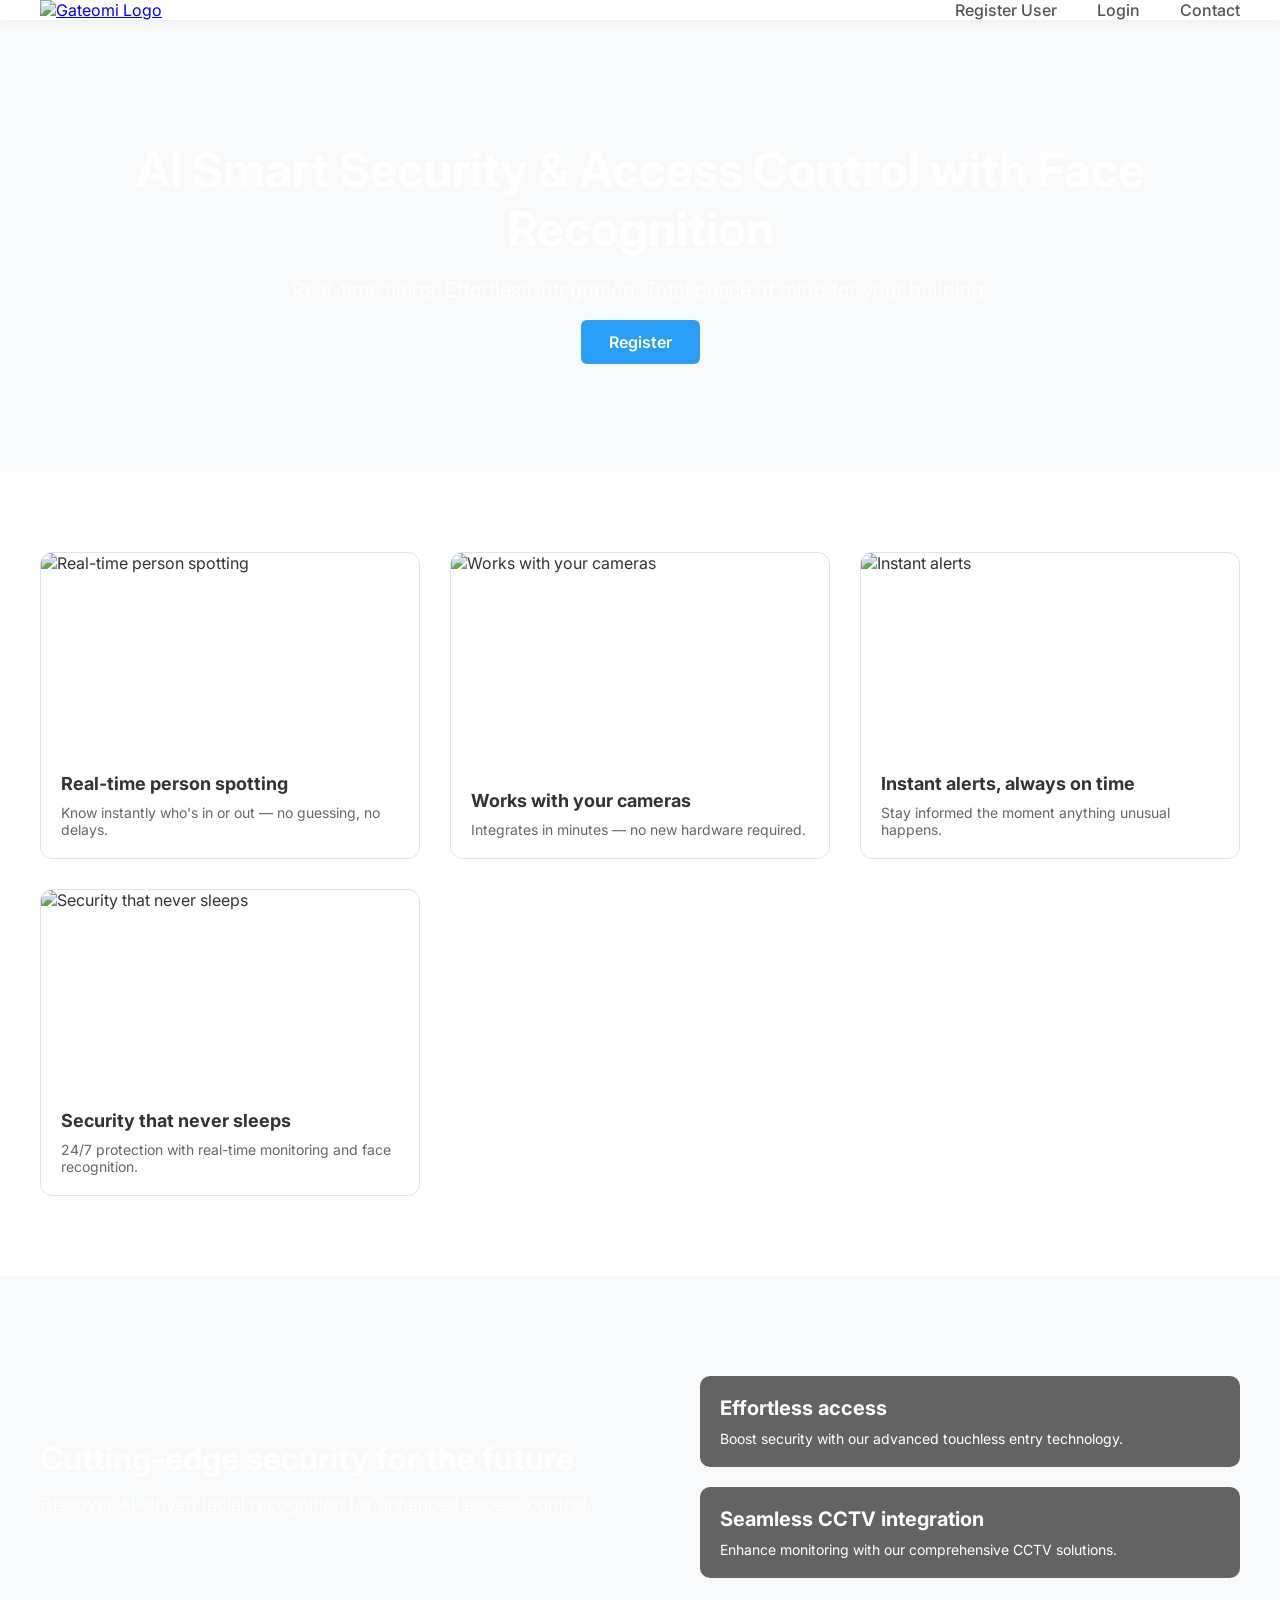
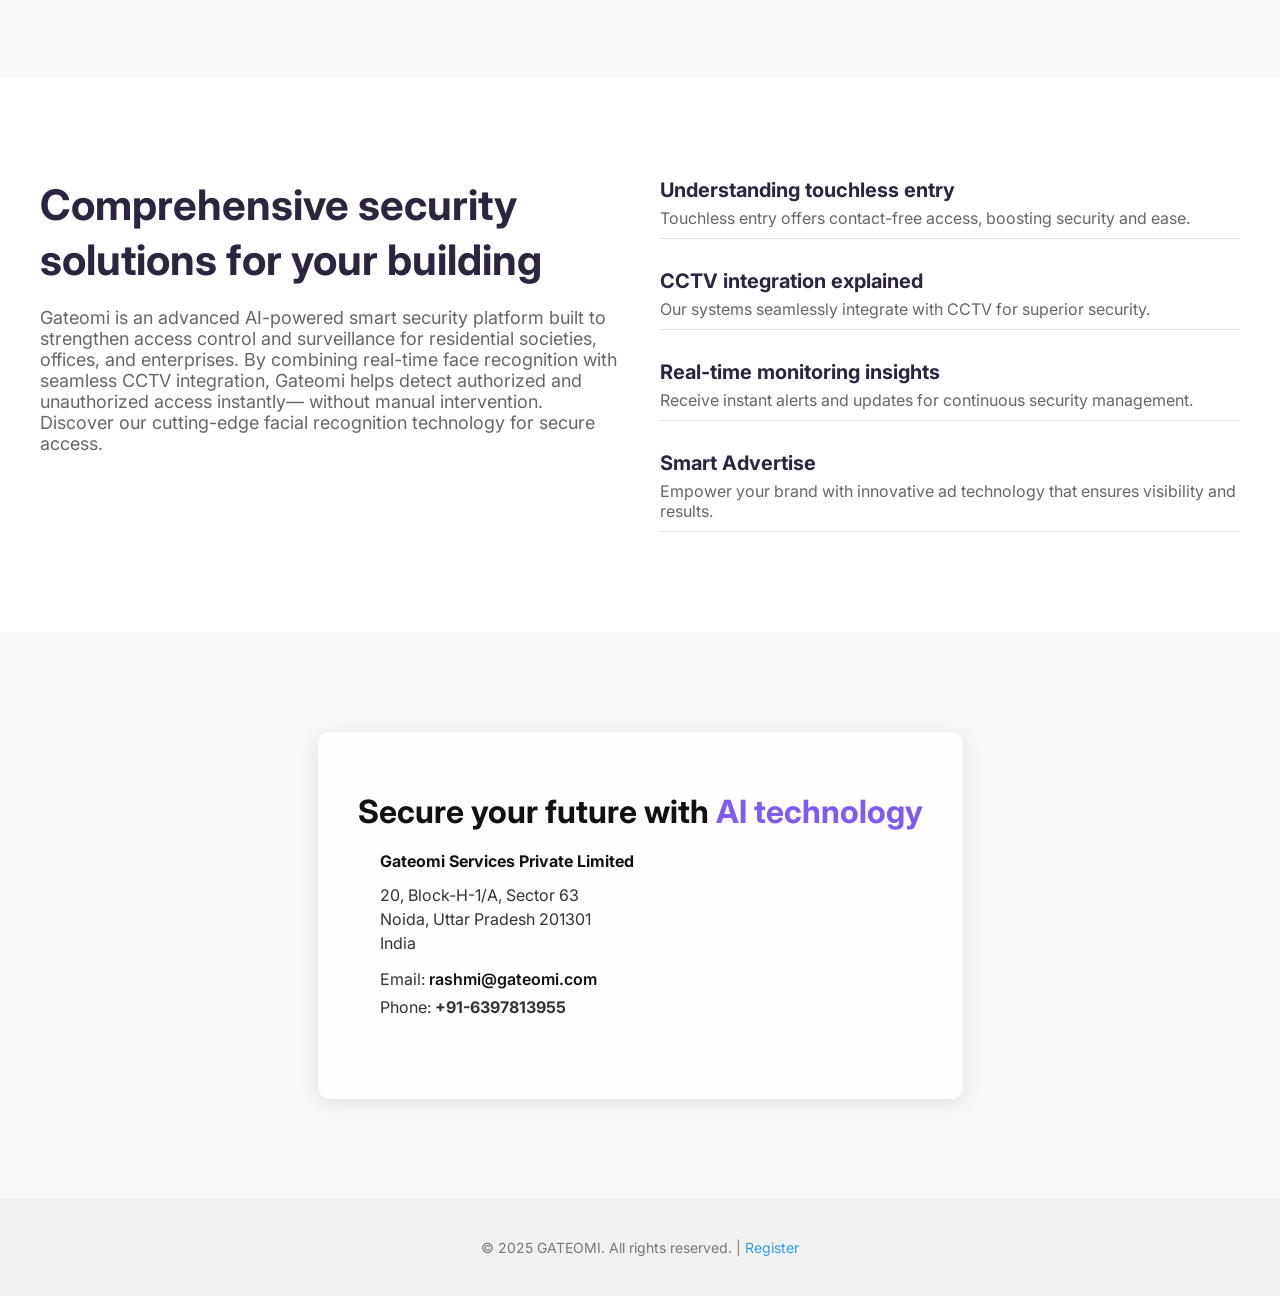
==== index.html @ 2cf9ed68 "updated" ====
<!DOCTYPE html>
<html lang="en">
<head>
  <meta charset="UTF-8" />
  <meta name="viewport" content="width=device-width, initial-scale=1.0" />
  <title>Gateomi – AI Smart Security & Access Control</title>
  <link rel="icon" type="image/x-icon" href="https://rtihccixirljgjzrpzqf.supabase.co/storage/v1/object/public/gateomi-static-data/logo.png">
  <meta name="description" content="Gateomi offers AI-powered smart security using real-time face recognition and CCTV integration for secure, automated access control.">
  <meta name="keywords" content="AI Security, Gateomi, Face Recognition, Smart Access, CCTV">
  <meta name="robots" content="index, follow">
  <meta name="author" content="Gateomi Services Private limited">
  <meta property="og:title" content="Gateomi – AI Smart Security & Access Control with Face Recognition" />
  <meta property="og:description" content="Gateomi provides AI-powered smart security solutions using real-time face recognition and CCTV integration to detect authorized and unauthorized access instantly" />
  <meta property="og:image" content="https://rtihccixirljgjzrpzqf.supabase.co/storage/v1/object/public/gateomi-static-data/logo.png" />
  <meta property="og:url" content="https://www.gateomi.com/" />
  <meta property="og:type" content="website" />
  <meta name="twitter:card" content="summary_large_image" />
  <meta name="twitter:card" content="summary_large_image" />
<meta name="twitter:title" content="Gateomi – AI Smart Security & Access Control" />
<meta name="twitter:description" content="AI-powered smart security using real-time face recognition and CCTV integration to detect access instantly." />
<meta name="twitter:image" content="https://rtihccixirljgjzrpzqf.supabase.co/storage/v1/object/public/gateomi-static-data/logo.png" />

  <link rel="canonical" href="https://www.gateomi.com/" />
  <link href="https://fonts.googleapis.com/css2?family=Inter:wght@400;600&display=swap" rel="stylesheet">
  <link rel="apple-touch-icon" sizes="180x180"
      href="https://rtihccixirljgjzrpzqf.supabase.co/storage/v1/object/public/gateomi-static-data/logo.png">
  <style>
    * {
      margin: 0;
      padding: 0;
      box-sizing: border-box;
      font-family: 'Inter', sans-serif;
    }
    body {
      background: #f8f9fa;
      color: #333;
    }
    header {
      background: white;
      padding: 0px 40px;
      display: flex;
      align-items: center;
      justify-content: space-between;
      box-shadow: 0 2px 10px rgba(0, 0, 0, 0.05);
    }
    .logo img {
      height: 70px;
    }
    nav {
      display: flex;
      align-items: center;
      gap: 20px;
    }
    nav a {
      margin-left: 20px;
      text-decoration: none;
      color: #555;
      font-weight: 500;
    }
    .admin-profile {
      display: flex;
      align-items: center;
      gap: 12px;
    }
    .admin-info {
      display: flex;
      flex-direction: column;
      align-items: flex-end;
      font-size: 14px;
    }
    .admin-info #admin-name {
      font-weight: 600;
      color: #1f2937;
    }
    .admin-info #admin-society {
      font-size: 12px;
      color: #6b7280;
    }
    .logout-btn {
      background: #ef4444;
      color: white;
      border: none;
      padding: 8px 16px;
      border-radius: 6px;
      font-size: 14px;
      font-weight: 500;
      cursor: pointer;
      transition: background-color 0.2s;
    }
    .logout-btn:hover {
      background: #dc2626;
    }
    .hidden {
      display: none !important;
    }
    .hero {
      background: url('https://rtihccixirljgjzrpzqf.supabase.co/storage/v1/object/public/gateomi-static-data/image1.avif') no-repeat center center/cover;
      padding: 120px 40px;
      color: white;
      text-align: center;
    }
    .hero h1 {
      font-size: 48px;
      margin-bottom: 20px;
    }
    .hero p {
      font-size: 20px;
      max-width: 700px;
      margin: 0 auto 30px;
    }
    .hero a.button {
      padding: 12px 28px;
      background: #2a9df4;
      color: white;
      border-radius: 6px;
      text-decoration: none;
      font-weight: 600;
      font-size: 16px;
    }
    .features-section {
      background: #fff;
      padding: 80px 40px;
      display: grid;
      grid-template-columns: repeat(auto-fit, minmax(300px, 1fr));
      gap: 30px;
      text-align: left;
    }
    .feature {
      border: 1px solid #e2e2e2;
      border-radius: 12px;
      overflow: hidden;
      background: white;
      display: flex;
      flex-direction: column;
      justify-content: space-between;
    }
    .feature img {
      width: 100%;
      height: 200px;
      object-fit: cover;
    }
    .feature-content {
      padding: 20px;
    }
    .feature-content h3 {
      font-size: 18px;
      margin-bottom: 10px;
    }
    .feature-content p {
      font-size: 14px;
      color: #666;
    }
    .cta-section {
      background: white;
      color: #111;
      text-align: center;
      padding: 100px 40px;
    }
    .cta-section h2 {
      font-size: 36px;
      margin-bottom: 20px;
    }
    .cta-section p {
      font-size: 18px;
      margin-bottom: 30px;
    }
    .cta-section a.button {
      padding: 12px 26px;
      background: #7f5af0;
      color: white;
      border-radius: 6px;
      text-decoration: none;
      font-weight: 600;
    }
    footer {
      padding: 40px;
      background: #f1f1f1;
      text-align: center;
      font-size: 14px;
      color: #777;
    }


    
  </style>
  <!-- Structured Data JSON-LD for SEO -->
  <script type="application/ld+json">
  {
    "@context": "https://schema.org",
    "@type": "Organization",
    "name": "Gateomi Security",
    "url": "https://www.gateomi.com",
    "logo": "https://rtihccixirljgjzrpzqf.supabase.co/storage/v1/object/public/gateomi-static-data/logo.png",
    "description": "AI-powered smart security system using CCTV and face recognition.",
    "address": {
      "@type": "PostalAddress",
      "addressLocality": "Noida",
      "addressRegion": "UP",
      "postalCode": "201301",
      "addressCountry": "India"
    }
  }
  </script>
</head>
<body>
  <header>
    <div class="logo">
      <a href="/"><img src="https://rtihccixirljgjzrpzqf.supabase.co/storage/v1/object/public/gateomi-static-data/logo.png" alt="Gateomi Logo"  title="Gateomi – AI Smart Security Platform"></a>
    </div>
    <nav>
      <a href="register.html">Register User</a>
      <a href="dashboard.html" id="dashboard-link" class="hidden">Dashboard</a>
      <a href="login.html" id="admin-login-link">Login</a>
      <div id="admin-profile" class="admin-profile hidden">
        <span class="admin-info">
          <span id="admin-name">Admin</span>
          <span id="admin-society">Society</span>
        </span>
        <button id="header-logout" class="logout-btn">Logout</button>
      </div>
      <a href="#contact">Contact</a>
    </nav>
  </header>

  <section class="hero">
    <h1>AI Smart Security & Access Control with Face Recognition</h1>
    <p>Real-time alerts. Effortless integration. Total peace of mind for your building.</p>
    <a href="register.html" class="button">Register</a>
  </section>

  <section class="features-section" id="features">
    <div class="feature">
      <img src="https://rtihccixirljgjzrpzqf.supabase.co/storage/v1/object/public/gateomi-static-data/image3.avif" alt="Real-time person spotting"  title="Real-time person spotting from AI security system" >
      <div class="feature-content">
        <h3>Real-time person spotting</h3>
        <p>Know instantly who's in or out — no guessing, no delays.</p>
      </div>
    </div>
    <div class="feature">
      <img src="https://rtihccixirljgjzrpzqf.supabase.co/storage/v1/object/public/gateomi-static-data/image4.avif" alt="Works with your cameras"  title="Works with your cameras from AI security system">
      <div class="feature-content">
        <h3>Works with your cameras</h3>
        <p>Integrates in minutes — no new hardware required.</p>
      </div>
    </div>
    <div class="feature">
      <img src="https://rtihccixirljgjzrpzqf.supabase.co/storage/v1/object/public/gateomi-static-data/image5.avif" alt="Instant alerts" title="Instant alerts from AI security system">
      <div class="feature-content">
        <h3>Instant alerts, always on time</h3>
        <p>Stay informed the moment anything unusual happens.</p>
      </div>
    </div>
    <div class="feature">
      <img src="https://rtihccixirljgjzrpzqf.supabase.co/storage/v1/object/public/gateomi-static-data/image6.avif" alt="Security that never sleeps" title="Instant alerts from AI security system">
      <div class="feature-content">
        <h3>Security that never sleeps</h3>
        <p>24/7 protection with real-time monitoring and face recognition.</p>
      </div>
    </div>
  </section>

  <section class="advanced-security-section" style="background: url('https://rtihccixirljgjzrpzqf.supabase.co/storage/v1/object/public/gateomi-static-data/image7.avif') center center/cover no-repeat; color: white; display: flex; flex-wrap: wrap; justify-content: space-between; align-items: center; padding: 100px 40px;">
    <div style="flex: 1 1 50%; min-width: 280px;">
      <h2 style="font-size: 32px; margin-bottom: 16px;">Cutting-edge security for the future</h2>
      <p style="font-size: 18px;">Discover AI-driven facial recognition for enhanced access control.</p>
    </div>
    <div style="flex: 1 1 40%; display: flex; flex-direction: column; gap: 20px; min-width: 280px;">
      <div style="background: rgba(0,0,0,0.6); padding: 20px; border-radius: 10px;">
        <h3 style="font-size: 20px; margin-bottom: 10px;">Effortless access</h3>
        <p style="font-size: 14px;">Boost security with our advanced touchless entry technology.</p>
      </div>
      <div style="background: rgba(0,0,0,0.6); padding: 20px; border-radius: 10px;">
        <h3 style="font-size: 20px; margin-bottom: 10px;">Seamless CCTV integration</h3>
        <p style="font-size: 14px;">Enhance monitoring with our comprehensive CCTV solutions.</p>
      </div>
    </div>
  </section>

  <section style="background: white; color: #2d253f; padding: 100px 40px;">
    <div style="display: flex; flex-wrap: wrap; max-width: 1200px; margin: auto; align-items: flex-start; gap: 40px;">
      
      <!-- Left Column -->
      <div style="flex: 1 1 45%;">
        <h2 style="font-size: 42px; margin-bottom: 20px; line-height: 1.3;">Comprehensive security solutions for your building</h2>
        <p style="font-size: 18px; color: #666;"> Gateomi is an advanced AI-powered smart security platform built to strengthen access control and
          surveillance for residential societies, offices, and enterprises. By combining real-time face recognition
          with seamless CCTV integration, Gateomi helps detect authorized and unauthorized access instantly—
          without manual intervention.</p>
        <p style="font-size: 18px; color: #666;">Discover our cutting-edge facial recognition technology for secure access.</p>
        
      </div>
  
      <!-- Right Column -->
      <div style="flex: 1 1 45%;">
        <div style="margin-bottom: 30px;">
          <h3 style="font-size: 20px; margin-bottom: 6px;">Understanding touchless entry</h3>
          <p style="color: #666; border-bottom: 1px solid #e2e2e2; padding-bottom: 10px;">Touchless entry offers contact-free access, boosting security and ease.</p>
        </div>
        <div style="margin-bottom: 30px;">
          <h3 style="font-size: 20px; margin-bottom: 6px;">CCTV integration explained</h3>
          <p style="color: #666; border-bottom: 1px solid #e2e2e2; padding-bottom: 10px;">Our systems seamlessly integrate with CCTV for superior security.</p>
        </div>
        <div style="margin-bottom: 30px;">
          <h3 style="font-size: 20px; margin-bottom: 6px;">Real-time monitoring insights</h3>
          <p style="color: #666; border-bottom: 1px solid #e2e2e2; padding-bottom: 10px;">Receive instant alerts and updates for continuous security management.</p>
        </div>
        <div>
          <h3 style="font-size: 20px; margin-bottom: 6px;">Smart Advertise</h3>
          <p style="color: #666; border-bottom: 1px solid #e2e2e2; padding-bottom: 10px;">Empower your brand with innovative ad technology that ensures visibility and results.</p>
        </div>
      </div>
  
    </div>
  </section>

  
  <section class="cta-section" id="contact" style="
  background: url('https://rtihccixirljgjzrpzqf.supabase.co/storage/v1/object/public/gateomi-static-data/image6.avif') center center / cover no-repeat;
  padding: 100px 20px;
  display: flex;
  justify-content: center;
  align-items: center;
">
  <div style="
    background: rgba(255, 255, 255, 0.9);
    padding: 60px 40px;
    border-radius: 12px;
    text-align: center;
    box-shadow: 0 4px 20px rgba(0,0,0,0.1);
  ">
    <h2 style="font-size: 32px; color: #111; margin-bottom: 20px;">
      Secure your future with <span style="color: #7f5af0;">AI technology</span>
    </h2>
    <div style="max-width:520px;margin:0 auto;text-align:left;">
  <p style="font-size:16px;color:#111;margin:0 0 12px;font-weight:700;">
    Gateomi Services Private Limited
  </p>

  <address style="font-style:normal;color:#333;line-height:1.5;margin:0 0 14px;">
    20, Block-H-1/A, Sector 63<br>
    Noida, Uttar Pradesh 201301<br>
    India
  </address>

  <p style="font-size:16px;color:#333;margin:0 0 8px;">
    Email:
    <a href="mailto:rashmi@gateomi.com" style="color:#111;font-weight:600;text-decoration:none;">
      rashmi@gateomi.com
    </a>
  </p>

  <p style="font-size:16px;color:#333;margin:0 0 22px;">
    Phone: <strong>+91-6397813955</strong>
  </p>
</div>
  </div>
</section>

  <footer>
    &copy; 2025 GATEOMI. All rights reserved. | <a href="register.html" style="color: #2a9df4; text-decoration: none;">Register</a>
  </footer>

  <script>
    const tokenStorageKey = 'gateomiAdminToken';
    const profileStorageKey = 'gateomiAdminProfile';
    
    function updateHeaderForLoggedInUser() {
      const adminLoginLink = document.getElementById('admin-login-link');
      const adminProfile = document.getElementById('admin-profile');
      const dashboardLink = document.getElementById('dashboard-link');
      const adminName = document.getElementById('admin-name');
      const adminSociety = document.getElementById('admin-society');
      const headerLogout = document.getElementById('header-logout');
      
      if (adminLoginLink && adminProfile && dashboardLink) {
        // Hide login link
        adminLoginLink.style.display = 'none';
        
        // Show dashboard link and admin profile
        dashboardLink.classList.remove('hidden');
        adminProfile.classList.remove('hidden');
        
        if (adminName) adminName.textContent = 'Admin';
        if (adminSociety) adminSociety.textContent = 'Society';
        
        if (headerLogout) {
          headerLogout.onclick = () => {
            localStorage.removeItem(tokenStorageKey);
            localStorage.removeItem(profileStorageKey);
            window.location.reload();
          };
        }
      }
    }
    
    function updateHeaderForLoggedOutUser() {
      const adminLoginLink = document.getElementById('admin-login-link');
      const adminProfile = document.getElementById('admin-profile');
      const dashboardLink = document.getElementById('dashboard-link');
      
      if (adminLoginLink && adminProfile && dashboardLink) {
        // Show login link
        adminLoginLink.style.display = 'inline';
        
        // Hide dashboard link and admin profile
        dashboardLink.classList.add('hidden');
        adminProfile.classList.add('hidden');
      }
    }
    
    function checkLoginState() {
      const storedToken = localStorage.getItem(tokenStorageKey);
      const storedProfile = localStorage.getItem(profileStorageKey);
      
      if (storedToken && storedProfile) {
        try {
          const profile = JSON.parse(storedProfile);
          updateHeaderForLoggedInUser();
          if (profile.name) {
            const adminName = document.getElementById('admin-name');
            if (adminName) adminName.textContent = profile.name;
          }
          if (profile.society && profile.city) {
            const adminSociety = document.getElementById('admin-society');
            if (adminSociety) adminSociety.textContent = `${profile.society}, ${profile.city}`;
          }
        } catch (error) {
          localStorage.removeItem(tokenStorageKey);
          localStorage.removeItem(profileStorageKey);
          updateHeaderForLoggedOutUser();
        }
      } else {
        updateHeaderForLoggedOutUser();
      }
    }
    
    document.addEventListener('DOMContentLoaded', checkLoginState);
  </script>
</body>
</html>
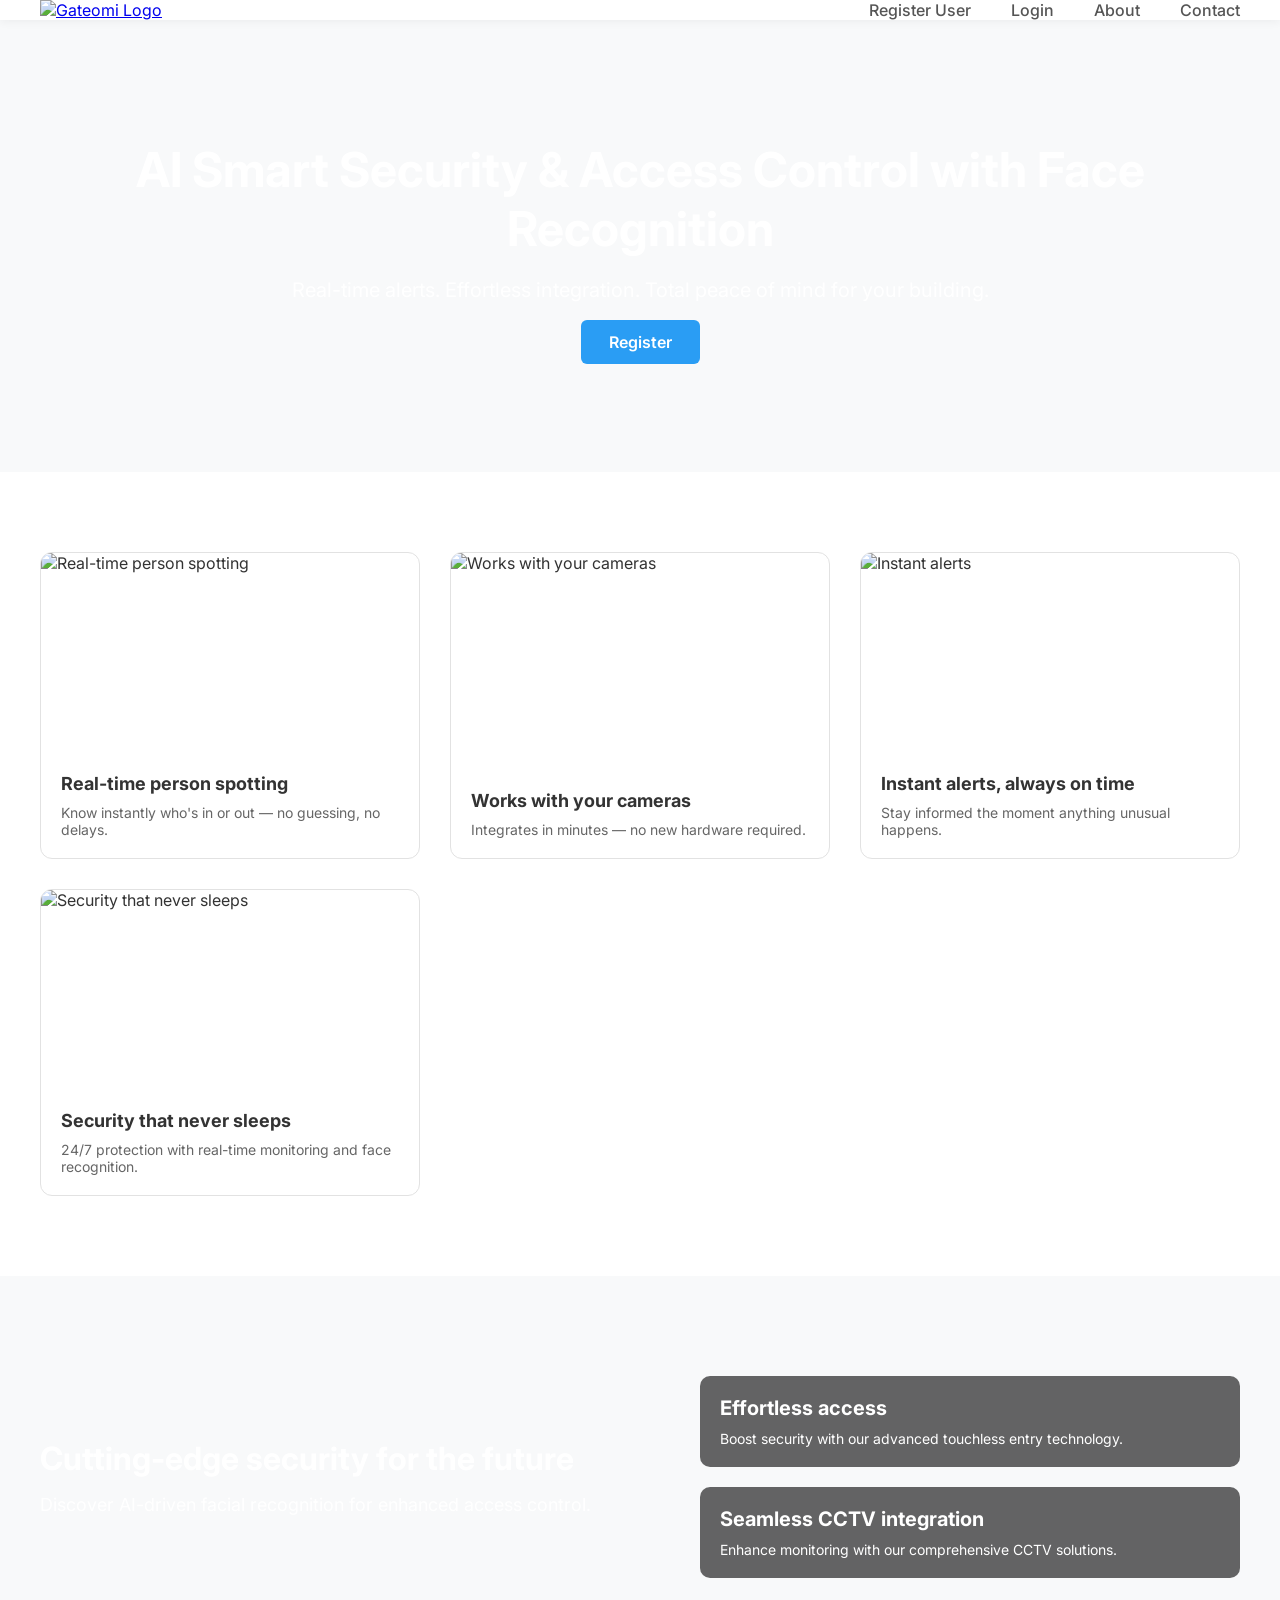
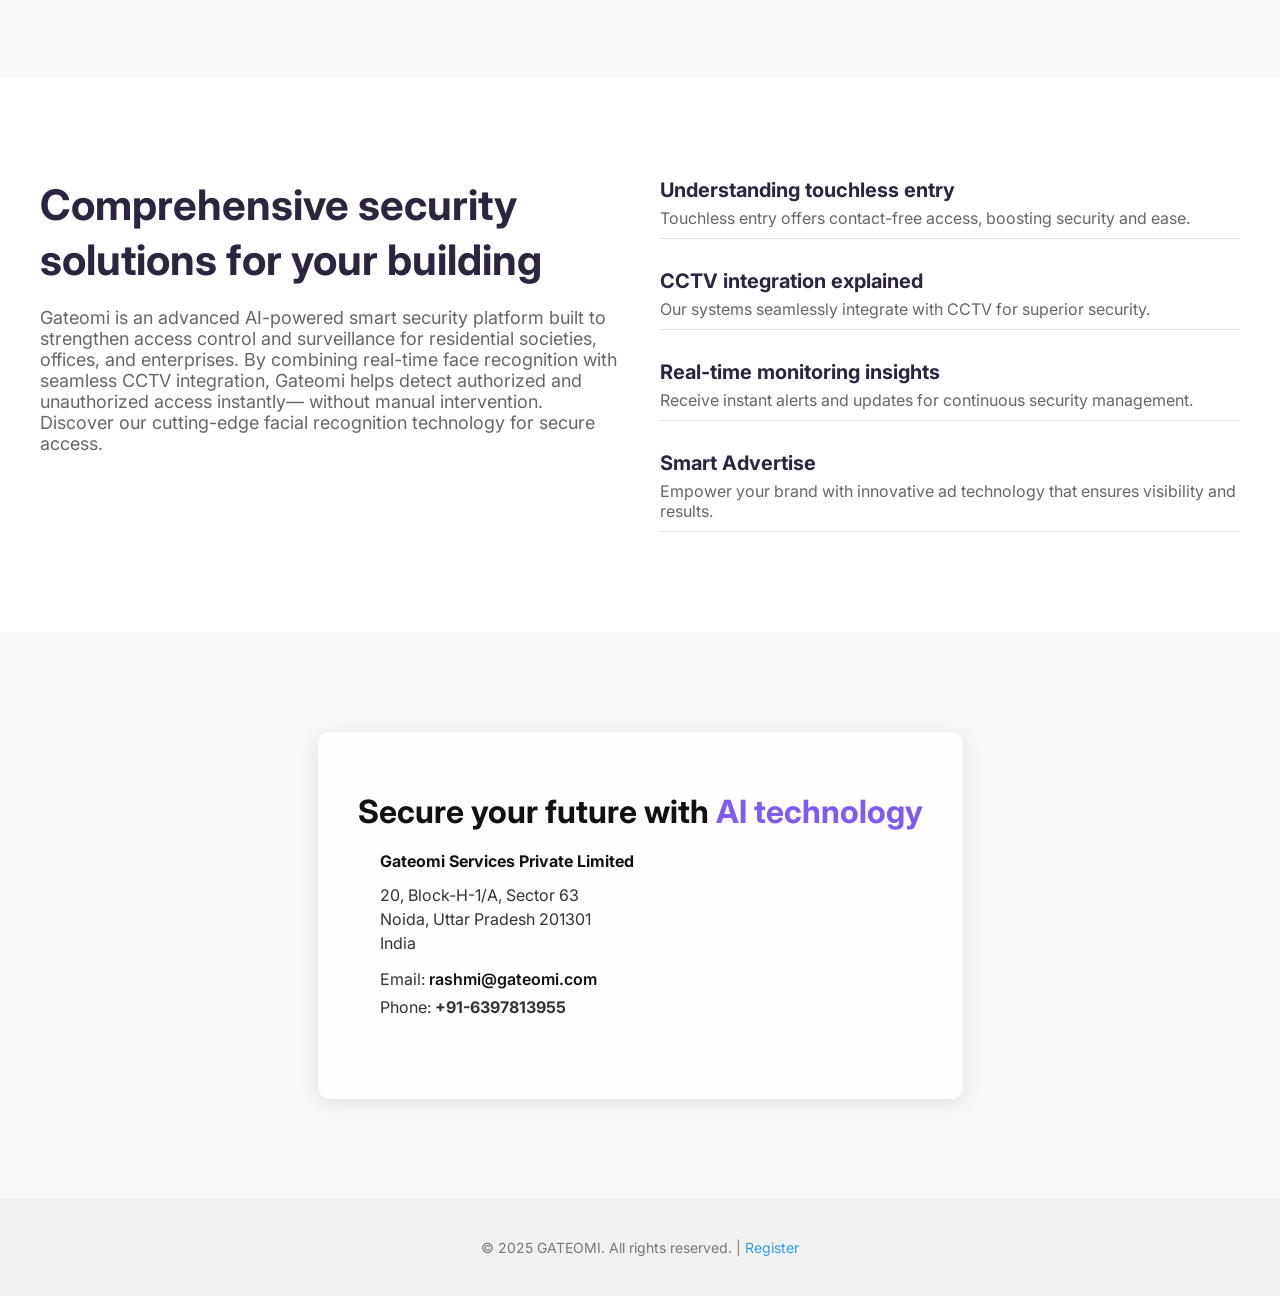
==== commit c2f62921: "updated" ====
--- a/index.html
+++ b/index.html
@@ -218,6 +218,7 @@
         </span>
         <button id="header-logout" class="logout-btn">Logout</button>
       </div>
+      <a href="about.html">About</a>
       <a href="#contact">Contact</a>
     </nav>
   </header>
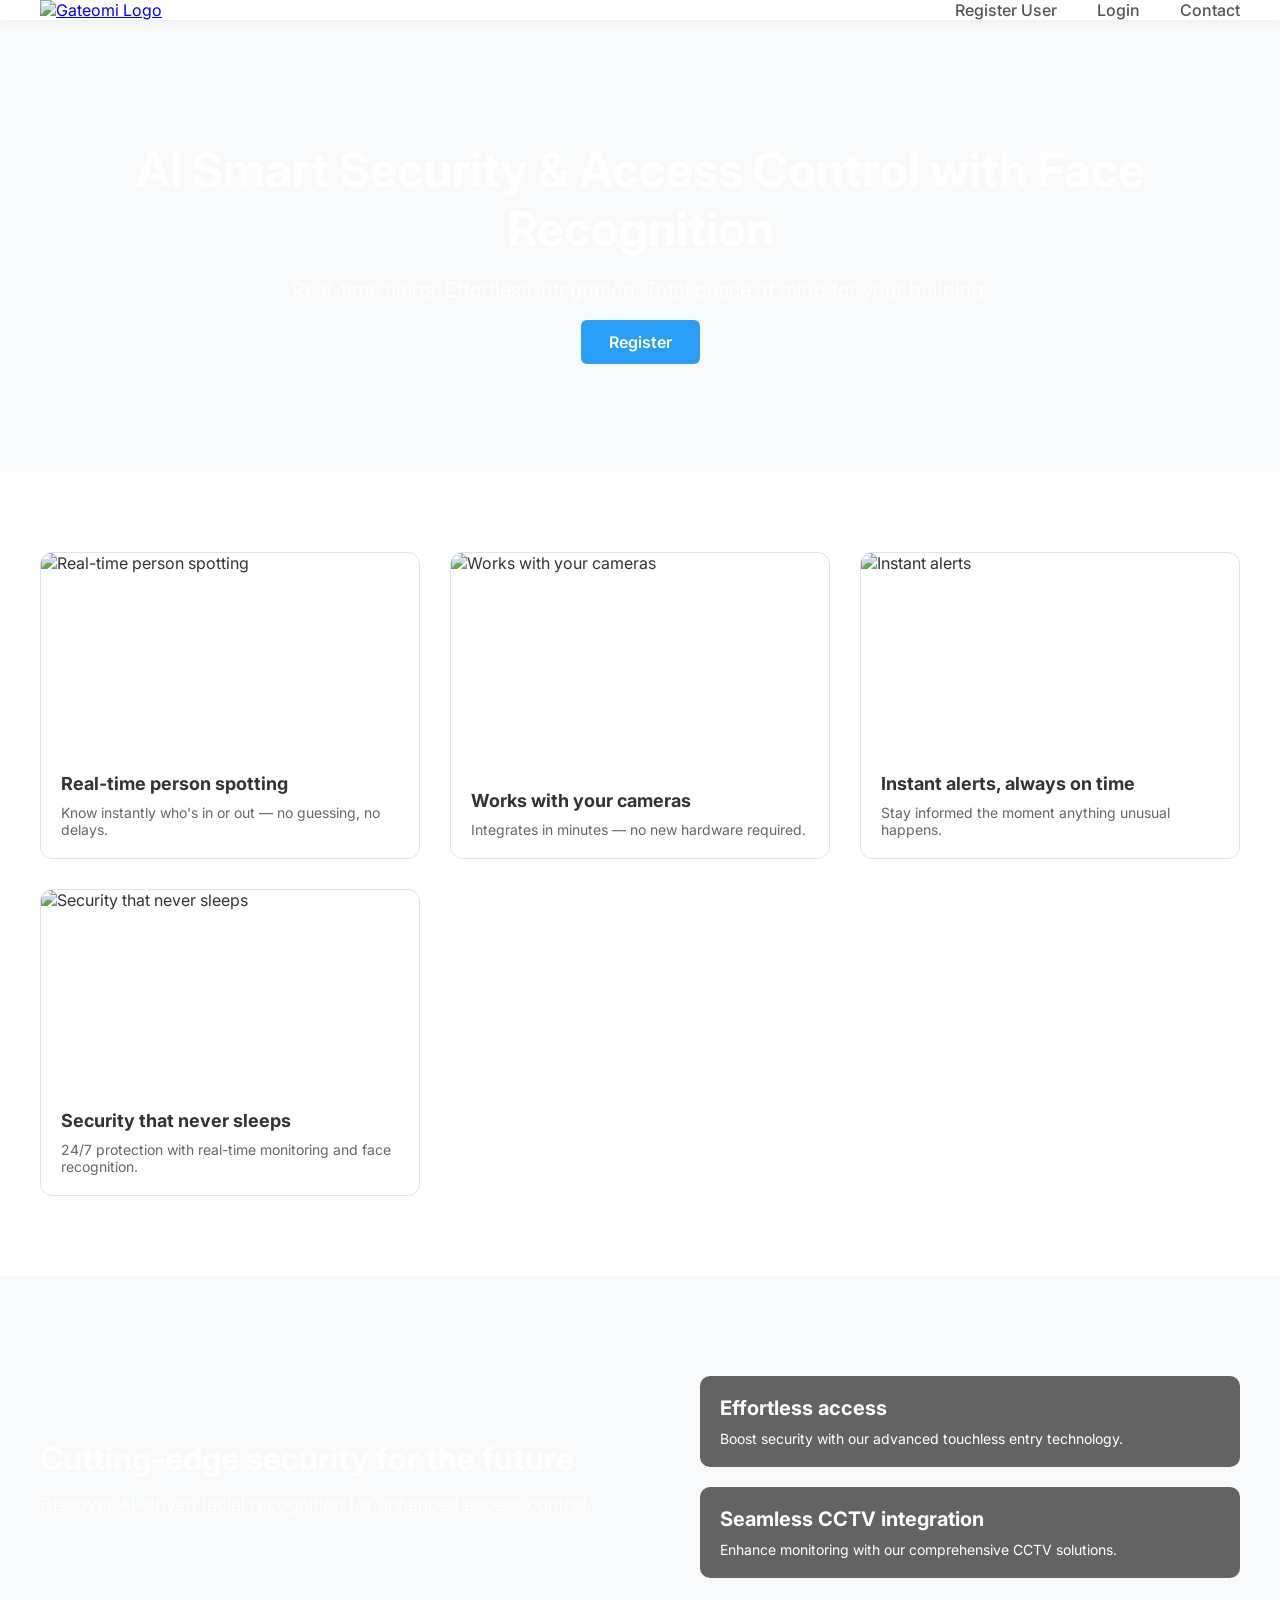
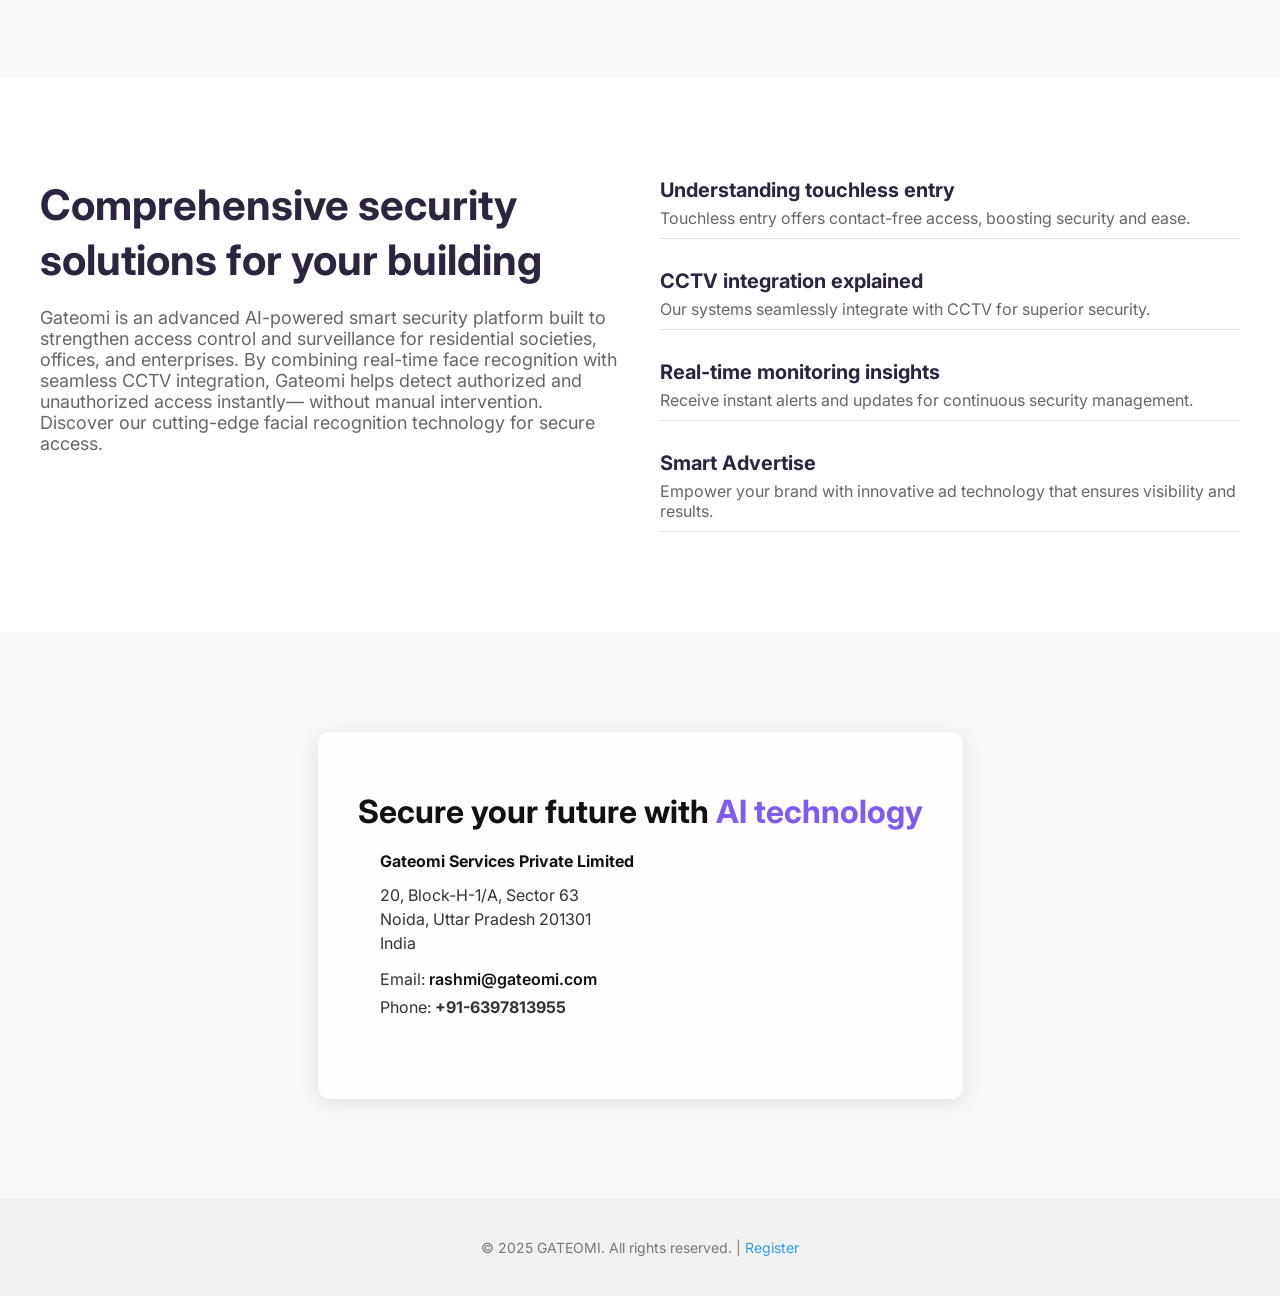
==== commit baf0c129: "indexFile" ====
--- a/index.html
+++ b/index.html
@@ -19,11 +19,12 @@
 <meta name="twitter:title" content="Gateomi – AI Smart Security & Access Control" />
 <meta name="twitter:description" content="AI-powered smart security using real-time face recognition and CCTV integration to detect access instantly." />
 <meta name="twitter:image" content="https://rtihccixirljgjzrpzqf.supabase.co/storage/v1/object/public/gateomi-static-data/logo.png" />
-
+<meta name="google-site-verification" content="9EJnrHtfwTkPcV27Js4Sl2I1ETrsNF7zz1_pdAVGWPQ" />
   <link rel="canonical" href="https://www.gateomi.com/" />
   <link href="https://fonts.googleapis.com/css2?family=Inter:wght@400;600&display=swap" rel="stylesheet">
   <link rel="apple-touch-icon" sizes="180x180"
       href="https://rtihccixirljgjzrpzqf.supabase.co/storage/v1/object/public/gateomi-static-data/logo.png">
+  
   <style>
     * {
       margin: 0;
@@ -218,7 +219,6 @@
         </span>
         <button id="header-logout" class="logout-btn">Logout</button>
       </div>
-      <a href="about.html">About</a>
       <a href="#contact">Contact</a>
     </nav>
   </header>
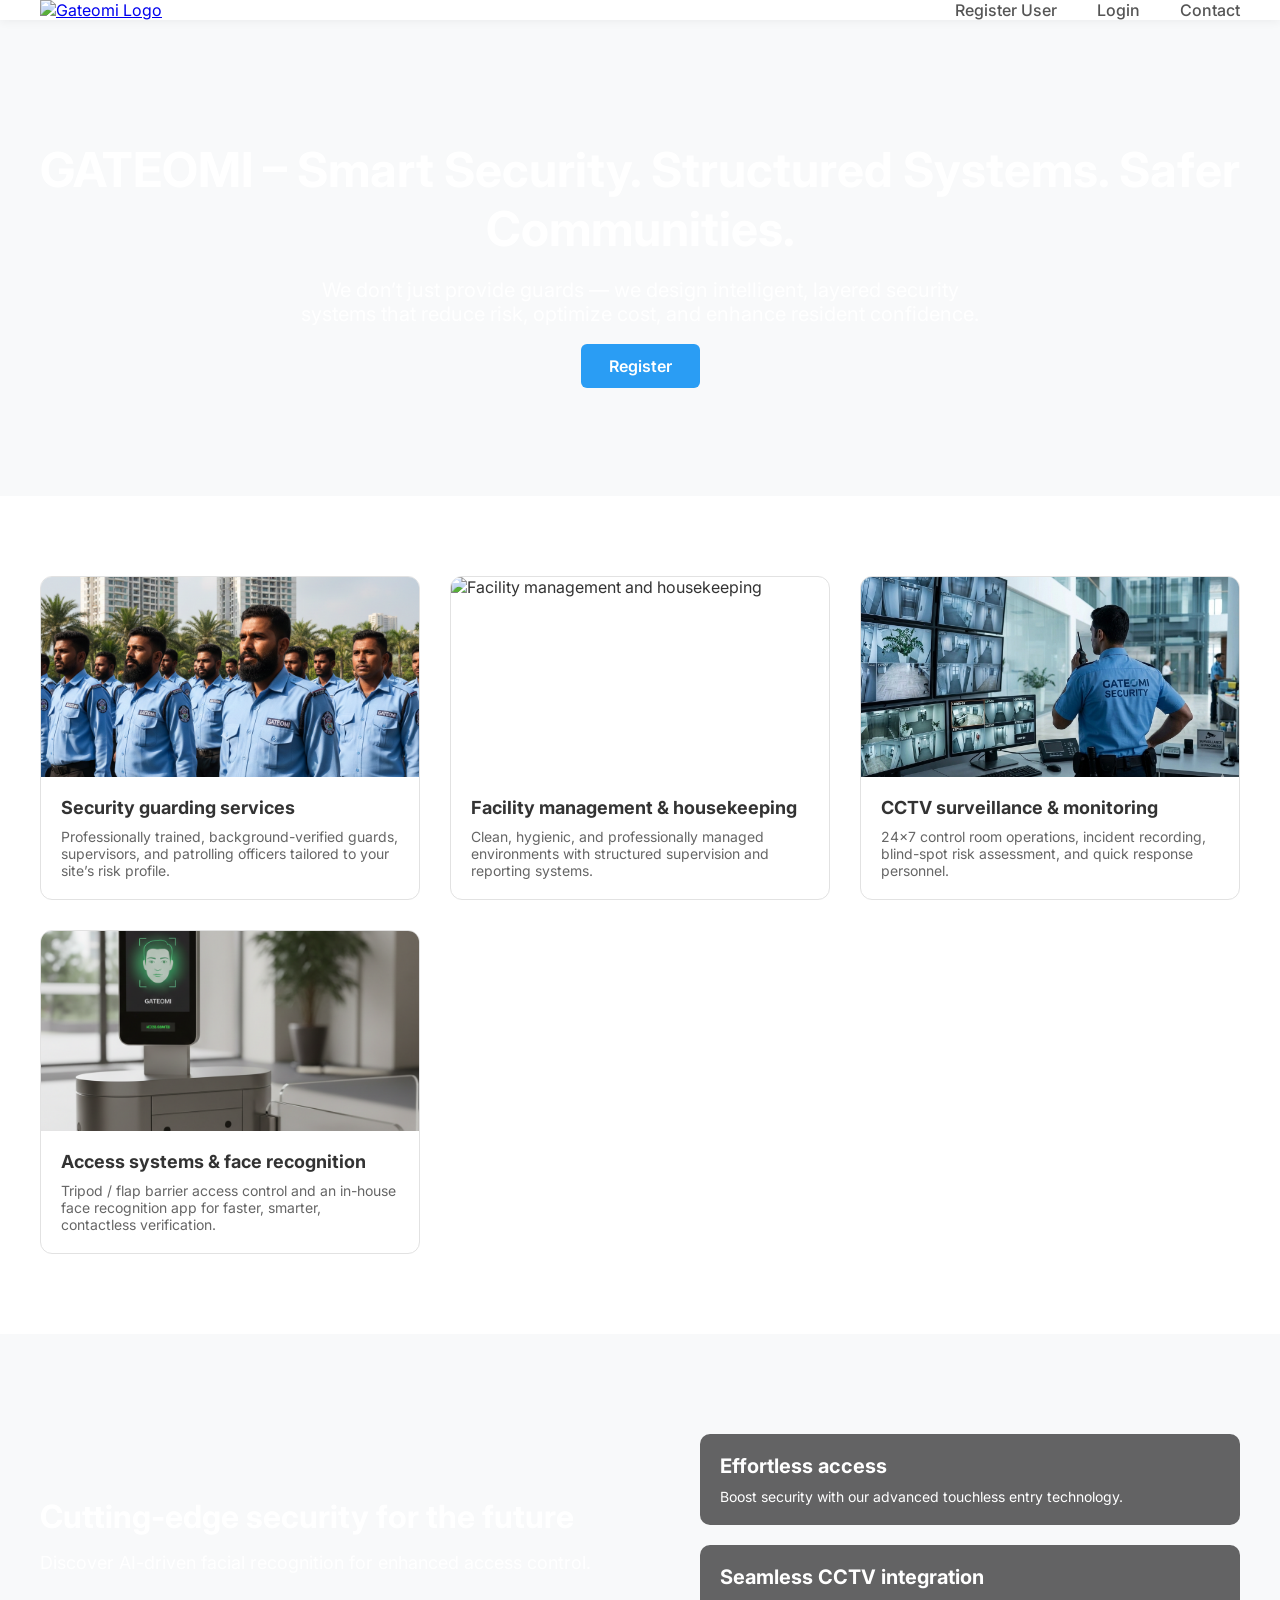
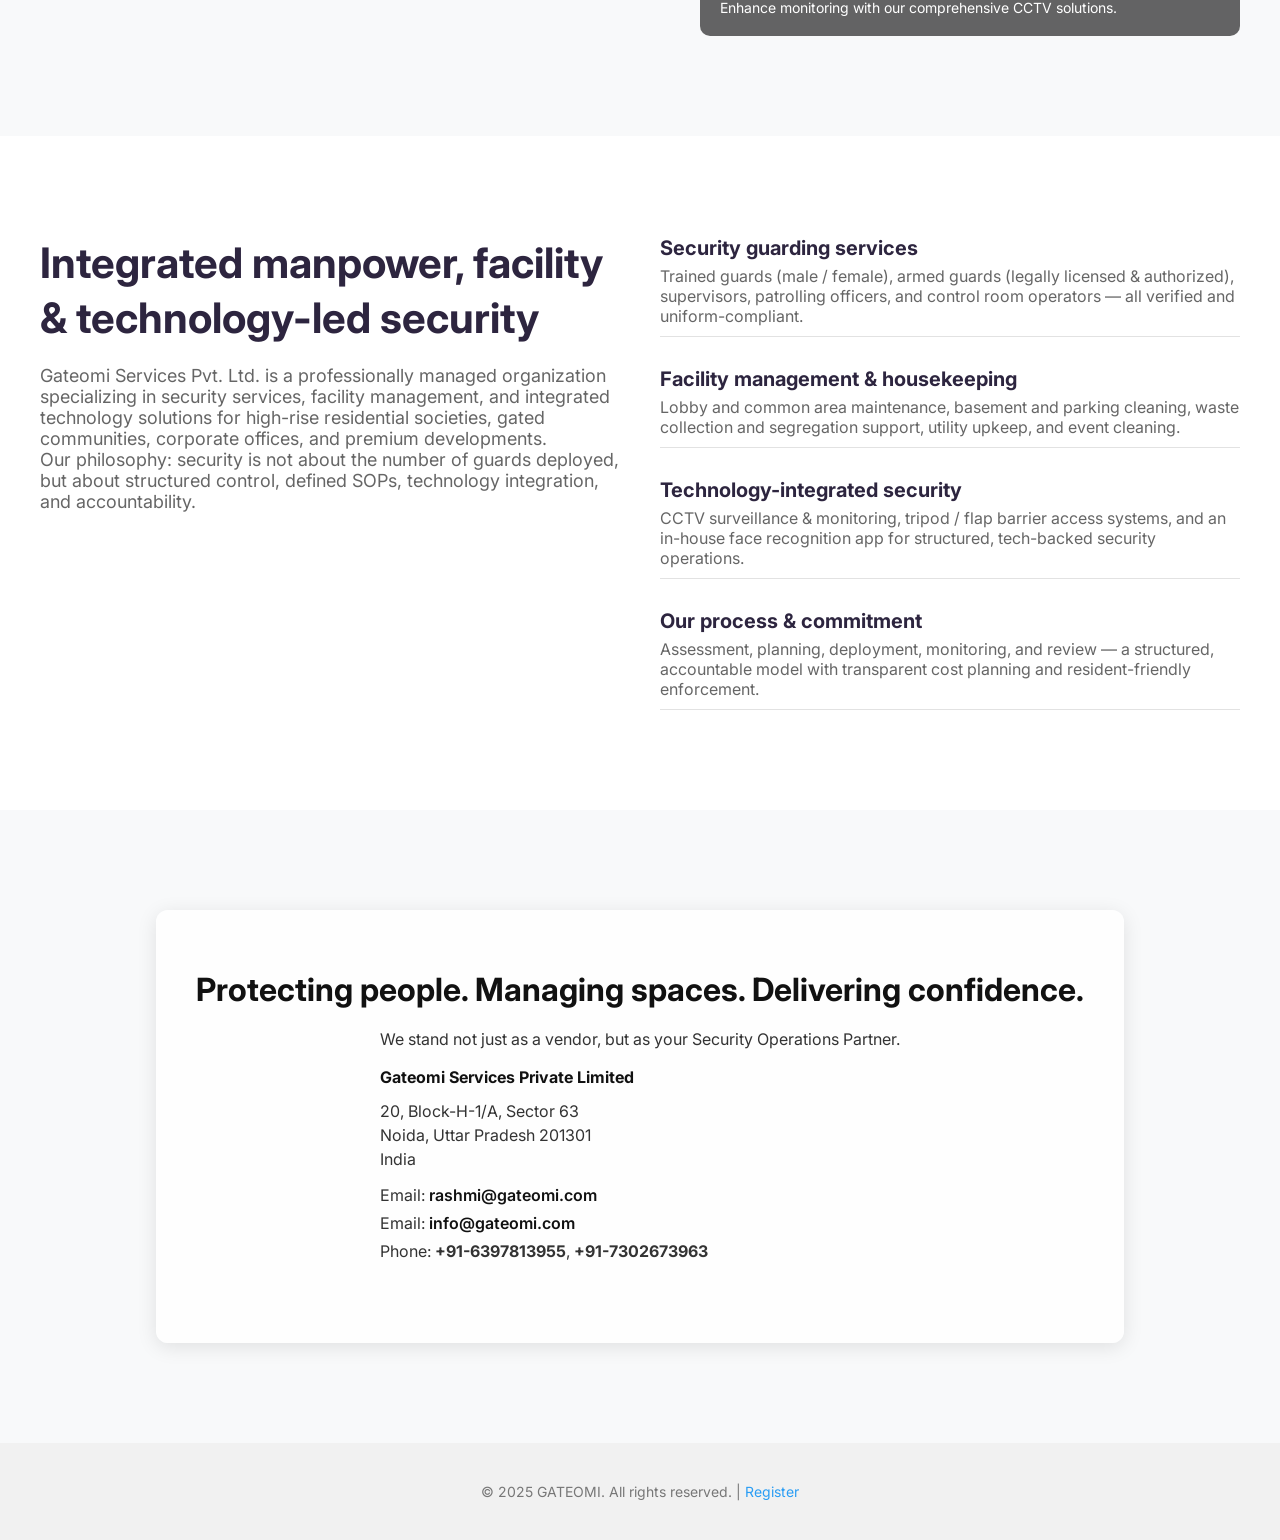
==== commit 9a26e280: "Updated" ====
--- a/index.html
+++ b/index.html
@@ -224,38 +224,38 @@
   </header>
 
   <section class="hero">
-    <h1>AI Smart Security & Access Control with Face Recognition</h1>
-    <p>Real-time alerts. Effortless integration. Total peace of mind for your building.</p>
+    <h1>GATEOMI – Smart Security. Structured Systems. Safer Communities.</h1>
+    <p>We don’t just provide guards — we design intelligent, layered security systems that reduce risk, optimize cost, and enhance resident confidence.</p>
     <a href="register.html" class="button">Register</a>
   </section>
 
   <section class="features-section" id="features">
     <div class="feature">
-      <img src="https://rtihccixirljgjzrpzqf.supabase.co/storage/v1/object/public/gateomi-static-data/image3.avif" alt="Real-time person spotting"  title="Real-time person spotting from AI security system" >
+      <img src="assets/SecurityGuards.png" alt="Security guarding and supervision"  title="Professionally trained security guarding and supervision" >
       <div class="feature-content">
-        <h3>Real-time person spotting</h3>
-        <p>Know instantly who's in or out — no guessing, no delays.</p>
+        <h3>Security guarding services</h3>
+        <p>Professionally trained, background-verified guards, supervisors, and patrolling officers tailored to your site’s risk profile.</p>
       </div>
     </div>
     <div class="feature">
-      <img src="https://rtihccixirljgjzrpzqf.supabase.co/storage/v1/object/public/gateomi-static-data/image4.avif" alt="Works with your cameras"  title="Works with your cameras from AI security system">
+      <img src="assets/Housekeeping.png" alt="Facility management and housekeeping"  title="Professional facility management and housekeeping">
       <div class="feature-content">
-        <h3>Works with your cameras</h3>
-        <p>Integrates in minutes — no new hardware required.</p>
+        <h3>Facility management & housekeeping</h3>
+        <p>Clean, hygienic, and professionally managed environments with structured supervision and reporting systems.</p>
       </div>
     </div>
     <div class="feature">
-      <img src="https://rtihccixirljgjzrpzqf.supabase.co/storage/v1/object/public/gateomi-static-data/image5.avif" alt="Instant alerts" title="Instant alerts from AI security system">
+      <img src="assets/servilinceRoom.png" alt="CCTV surveillance and monitoring" title="CCTV surveillance and monitoring from AI security system">
       <div class="feature-content">
-        <h3>Instant alerts, always on time</h3>
-        <p>Stay informed the moment anything unusual happens.</p>
+        <h3>CCTV surveillance & monitoring</h3>
+        <p>24x7 control room operations, incident recording, blind-spot risk assessment, and quick response personnel.</p>
       </div>
     </div>
     <div class="feature">
-      <img src="https://rtihccixirljgjzrpzqf.supabase.co/storage/v1/object/public/gateomi-static-data/image6.avif" alt="Security that never sleeps" title="Instant alerts from AI security system">
+      <img src="assets/FlipGate.png" alt="Face recognition and access systems" title="Tripod and flap barrier access with face recognition">
       <div class="feature-content">
-        <h3>Security that never sleeps</h3>
-        <p>24/7 protection with real-time monitoring and face recognition.</p>
+        <h3>Access systems & face recognition</h3>
+        <p>Tripod / flap barrier access control and an in-house face recognition app for faster, smarter, contactless verification.</p>
       </div>
     </div>
   </section>
@@ -282,32 +282,29 @@
       
       <!-- Left Column -->
       <div style="flex: 1 1 45%;">
-        <h2 style="font-size: 42px; margin-bottom: 20px; line-height: 1.3;">Comprehensive security solutions for your building</h2>
-        <p style="font-size: 18px; color: #666;"> Gateomi is an advanced AI-powered smart security platform built to strengthen access control and
-          surveillance for residential societies, offices, and enterprises. By combining real-time face recognition
-          with seamless CCTV integration, Gateomi helps detect authorized and unauthorized access instantly—
-          without manual intervention.</p>
-        <p style="font-size: 18px; color: #666;">Discover our cutting-edge facial recognition technology for secure access.</p>
+        <h2 style="font-size: 42px; margin-bottom: 20px; line-height: 1.3;">Integrated manpower, facility & technology-led security</h2>
+        <p style="font-size: 18px; color: #666;">Gateomi Services Pvt. Ltd. is a professionally managed organization specializing in security services, facility management, and integrated technology solutions for high-rise residential societies, gated communities, corporate offices, and premium developments.</p>
+        <p style="font-size: 18px; color: #666;">Our philosophy: security is not about the number of guards deployed, but about structured control, defined SOPs, technology integration, and accountability.</p>
         
       </div>
   
       <!-- Right Column -->
       <div style="flex: 1 1 45%;">
         <div style="margin-bottom: 30px;">
-          <h3 style="font-size: 20px; margin-bottom: 6px;">Understanding touchless entry</h3>
-          <p style="color: #666; border-bottom: 1px solid #e2e2e2; padding-bottom: 10px;">Touchless entry offers contact-free access, boosting security and ease.</p>
+          <h3 style="font-size: 20px; margin-bottom: 6px;">Security guarding services</h3>
+          <p style="color: #666; border-bottom: 1px solid #e2e2e2; padding-bottom: 10px;">Trained guards (male / female), armed guards (legally licensed & authorized), supervisors, patrolling officers, and control room operators — all verified and uniform-compliant.</p>
         </div>
         <div style="margin-bottom: 30px;">
-          <h3 style="font-size: 20px; margin-bottom: 6px;">CCTV integration explained</h3>
-          <p style="color: #666; border-bottom: 1px solid #e2e2e2; padding-bottom: 10px;">Our systems seamlessly integrate with CCTV for superior security.</p>
+          <h3 style="font-size: 20px; margin-bottom: 6px;">Facility management & housekeeping</h3>
+          <p style="color: #666; border-bottom: 1px solid #e2e2e2; padding-bottom: 10px;">Lobby and common area maintenance, basement and parking cleaning, waste collection and segregation support, utility upkeep, and event cleaning.</p>
         </div>
         <div style="margin-bottom: 30px;">
-          <h3 style="font-size: 20px; margin-bottom: 6px;">Real-time monitoring insights</h3>
-          <p style="color: #666; border-bottom: 1px solid #e2e2e2; padding-bottom: 10px;">Receive instant alerts and updates for continuous security management.</p>
+          <h3 style="font-size: 20px; margin-bottom: 6px;">Technology-integrated security</h3>
+          <p style="color: #666; border-bottom: 1px solid #e2e2e2; padding-bottom: 10px;">CCTV surveillance & monitoring, tripod / flap barrier access systems, and an in-house face recognition app for structured, tech-backed security operations.</p>
         </div>
         <div>
-          <h3 style="font-size: 20px; margin-bottom: 6px;">Smart Advertise</h3>
-          <p style="color: #666; border-bottom: 1px solid #e2e2e2; padding-bottom: 10px;">Empower your brand with innovative ad technology that ensures visibility and results.</p>
+          <h3 style="font-size: 20px; margin-bottom: 6px;">Our process & commitment</h3>
+          <p style="color: #666; border-bottom: 1px solid #e2e2e2; padding-bottom: 10px;">Assessment, planning, deployment, monitoring, and review — a structured, accountable model with transparent cost planning and resident-friendly enforcement.</p>
         </div>
       </div>
   
@@ -330,8 +327,11 @@
     box-shadow: 0 4px 20px rgba(0,0,0,0.1);
   ">
     <h2 style="font-size: 32px; color: #111; margin-bottom: 20px;">
-      Secure your future with <span style="color: #7f5af0;">AI technology</span>
+      Protecting people. Managing spaces. Delivering confidence.
     </h2>
+    <p style="font-size:16px;color:#333;margin:0 0 18px;">
+      We stand not just as a vendor, but as your Security Operations Partner.
+    </p>
     <div style="max-width:520px;margin:0 auto;text-align:left;">
   <p style="font-size:16px;color:#111;margin:0 0 12px;font-weight:700;">
     Gateomi Services Private Limited
@@ -349,9 +349,15 @@
       rashmi@gateomi.com
     </a>
   </p>
+  <p style="font-size:16px;color:#333;margin:0 0 8px;">
+    Email:
+    <a href="mailto:info@gateomi.com" style="color:#111;font-weight:600;text-decoration:none;">
+      info@gateomi.com
+    </a>
+  </p>
 
   <p style="font-size:16px;color:#333;margin:0 0 22px;">
-    Phone: <strong>+91-6397813955</strong>
+    Phone: <strong>+91-6397813955</strong>, <strong>+91-7302673963</strong>
   </p>
 </div>
   </div>
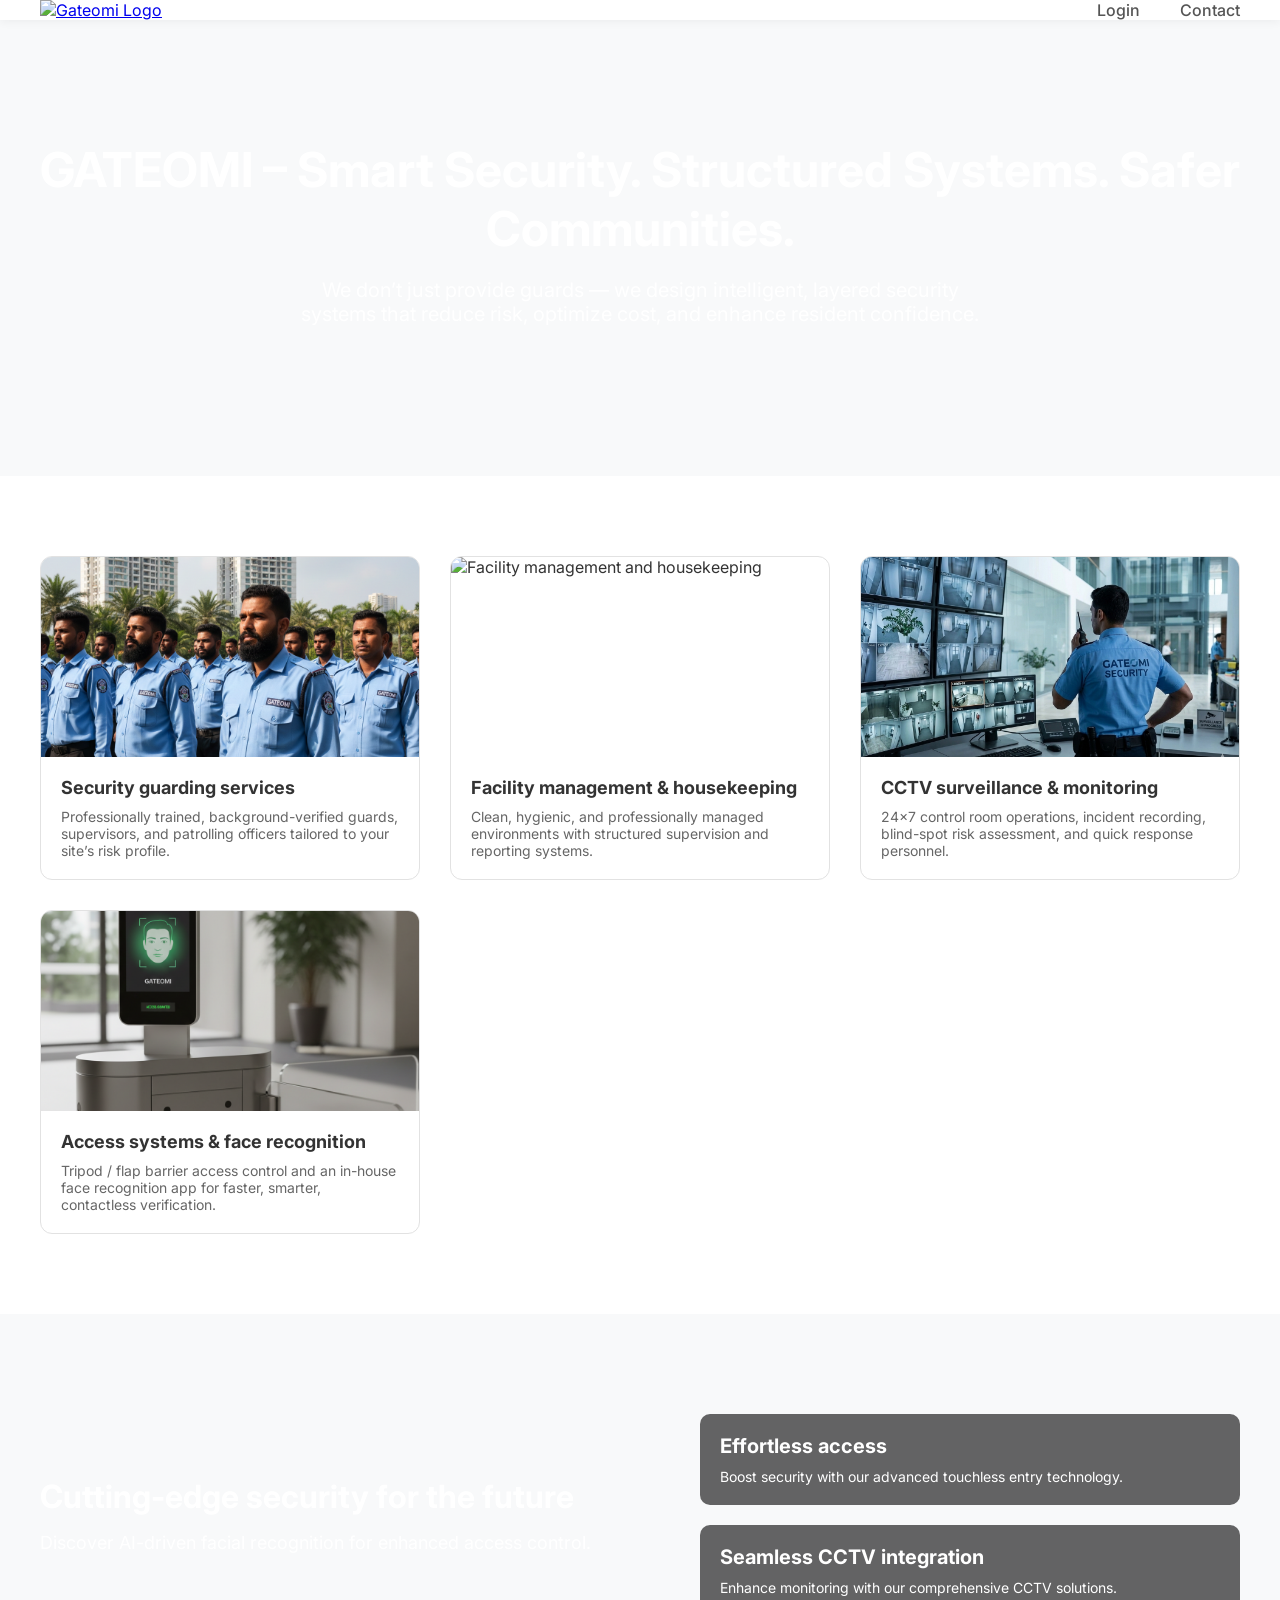
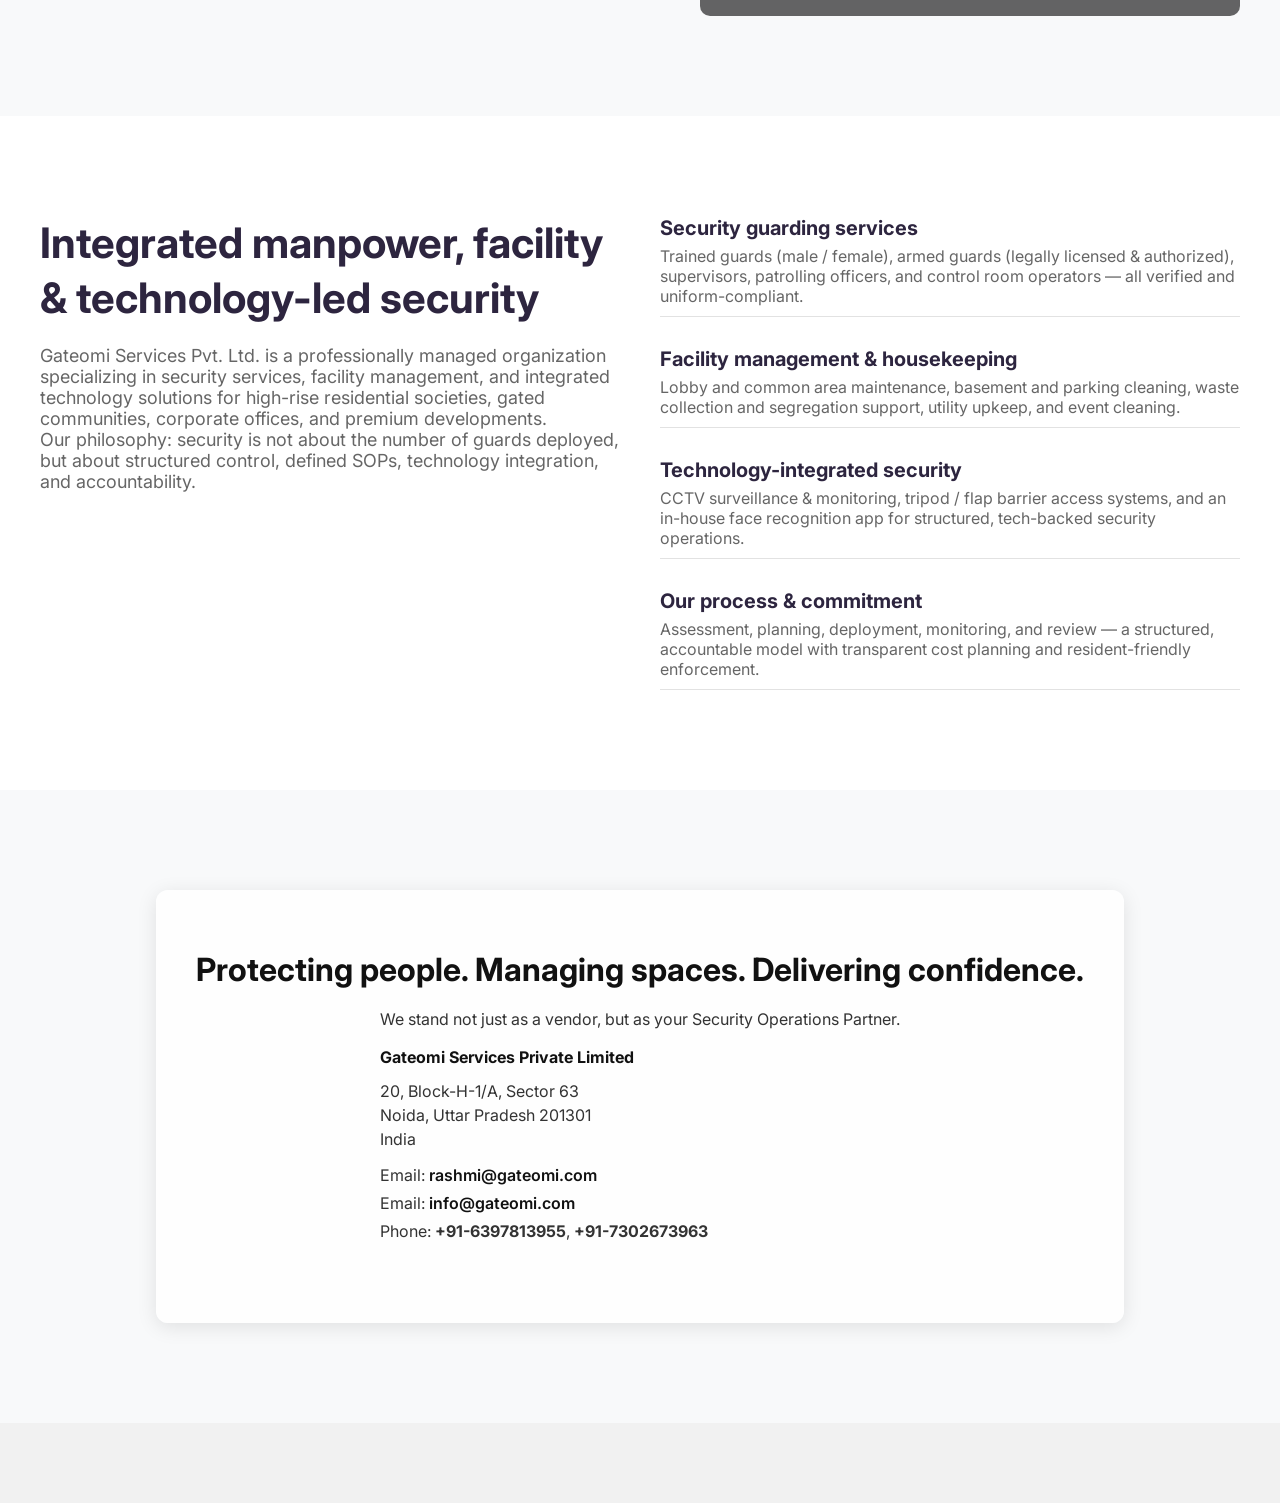
==== commit 6265baca: "Updated" ====
--- a/index.html
+++ b/index.html
@@ -209,7 +209,7 @@
       <a href="/"><img src="https://rtihccixirljgjzrpzqf.supabase.co/storage/v1/object/public/gateomi-static-data/logo.png" alt="Gateomi Logo"  title="Gateomi – AI Smart Security Platform"></a>
     </div>
     <nav>
-      <a href="register.html">Register User</a>
+      <!-- <a href="register.html">Register User</a> -->
       <a href="dashboard.html" id="dashboard-link" class="hidden">Dashboard</a>
       <a href="login.html" id="admin-login-link">Login</a>
       <div id="admin-profile" class="admin-profile hidden">
@@ -226,7 +226,7 @@
   <section class="hero">
     <h1>GATEOMI – Smart Security. Structured Systems. Safer Communities.</h1>
     <p>We don’t just provide guards — we design intelligent, layered security systems that reduce risk, optimize cost, and enhance resident confidence.</p>
-    <a href="register.html" class="button">Register</a>
+    <!-- <a href="register.html" class="button">Register</a> -->
   </section>
 
   <section class="features-section" id="features">
@@ -364,7 +364,7 @@
 </section>
 
   <footer>
-    &copy; 2025 GATEOMI. All rights reserved. | <a href="register.html" style="color: #2a9df4; text-decoration: none;">Register</a>
+    <!-- &copy; 2025 GATEOMI. All rights reserved. | <a href="register.html" style="color: #2a9df4; text-decoration: none;">Register</a> -->
   </footer>
 
   <script>
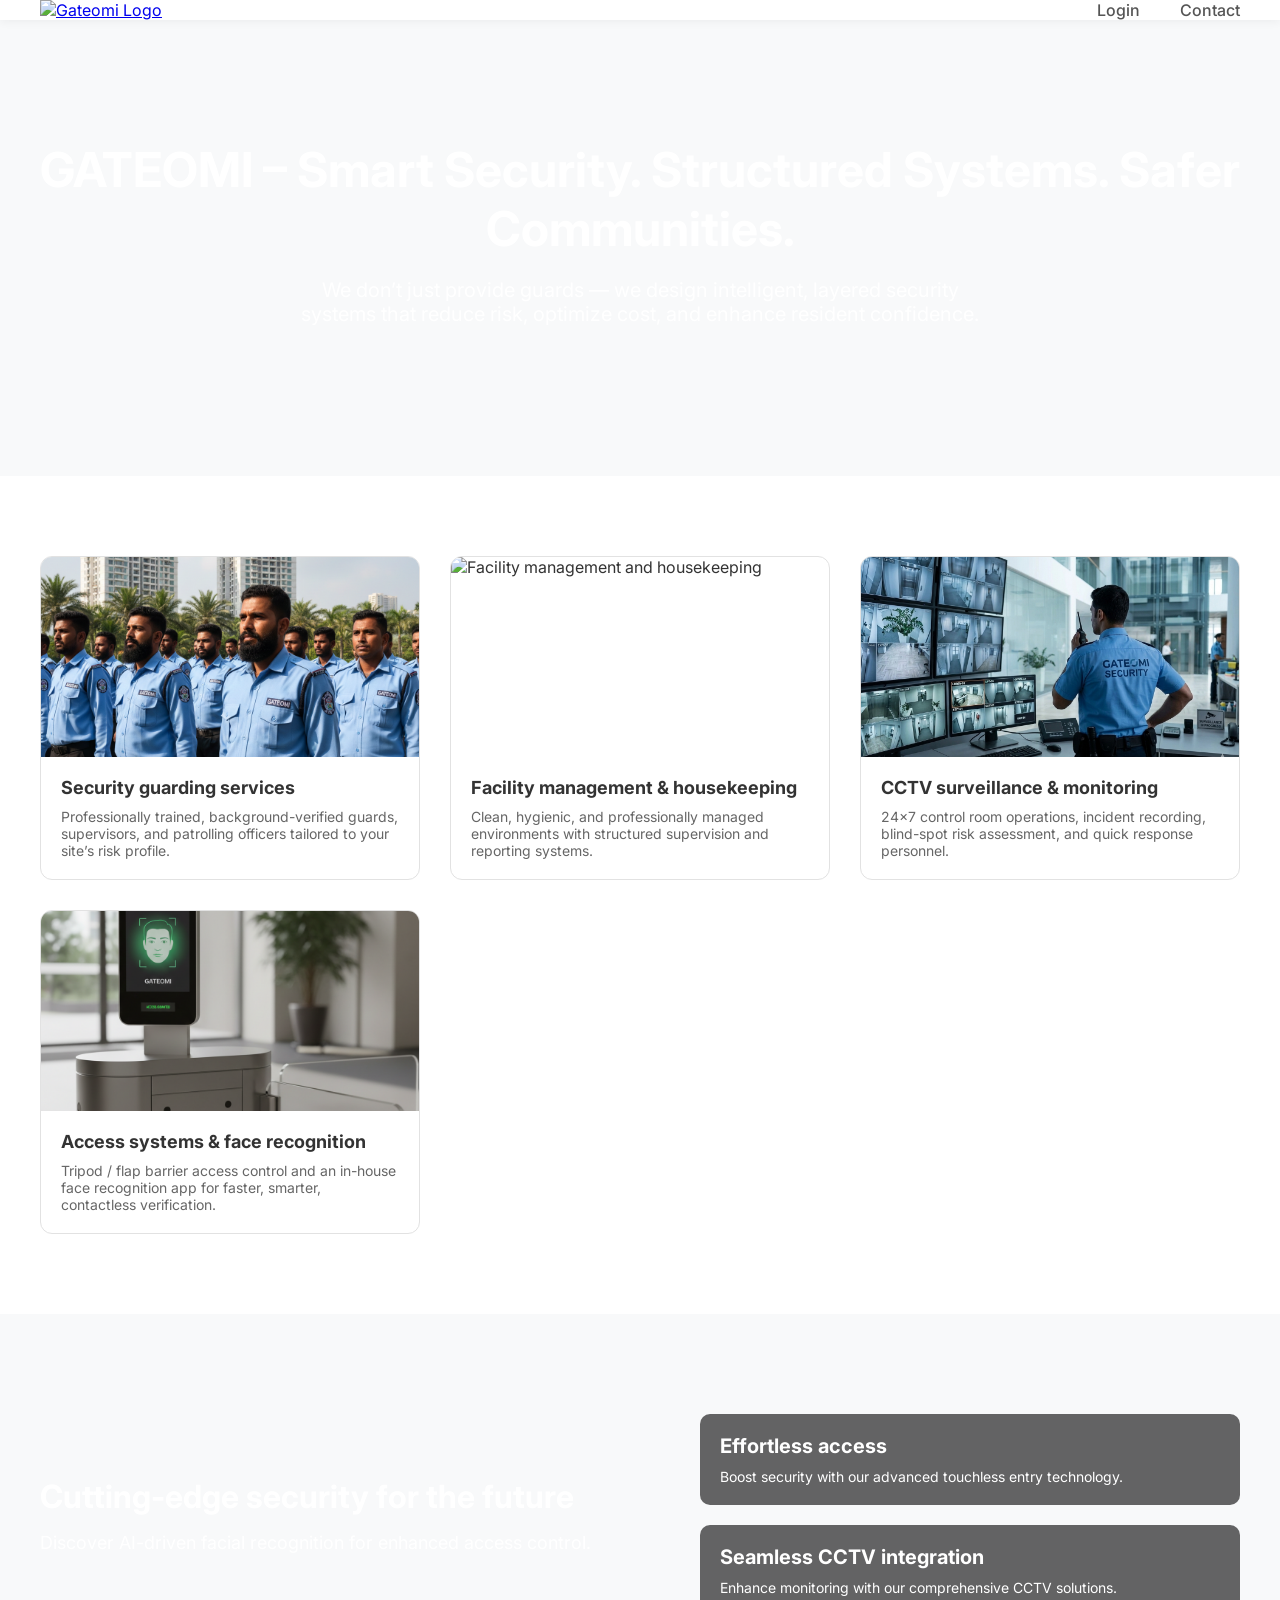
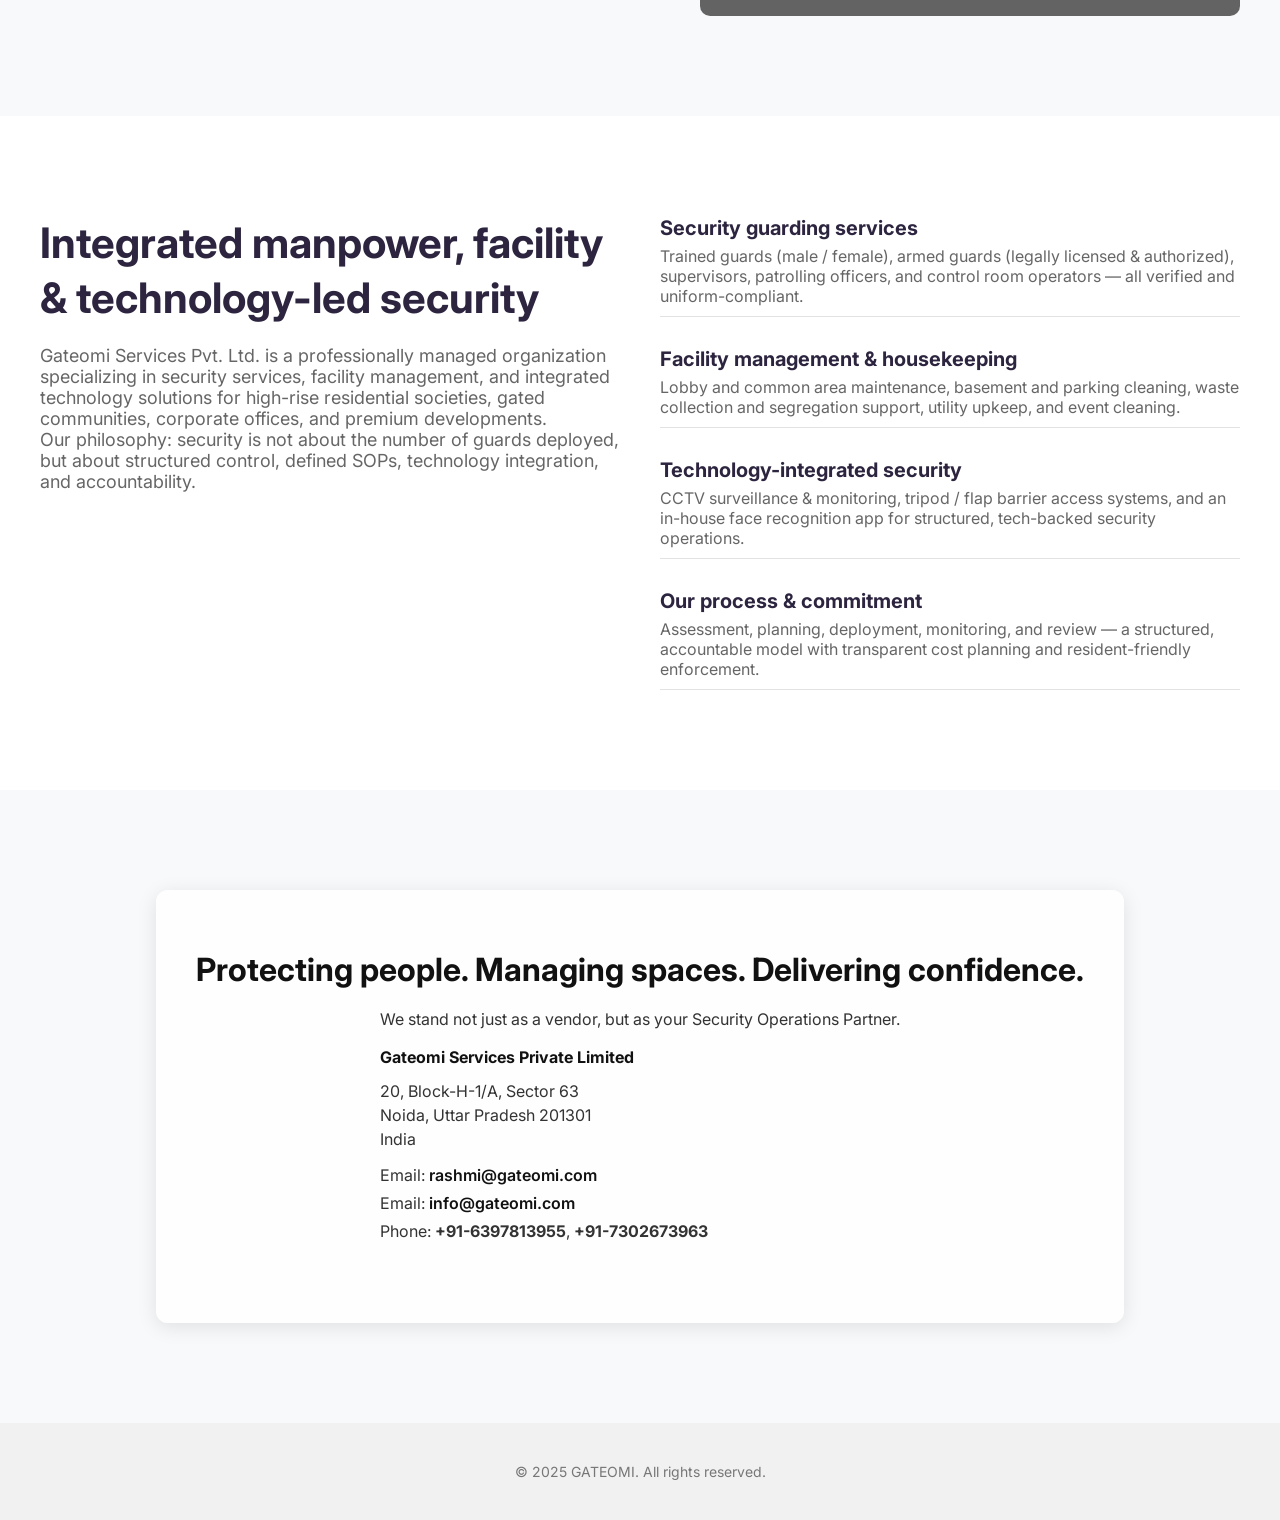
==== commit a481d074: "Updated" ====
--- a/index.html
+++ b/index.html
@@ -364,7 +364,7 @@
 </section>
 
   <footer>
-    <!-- &copy; 2025 GATEOMI. All rights reserved. | <a href="register.html" style="color: #2a9df4; text-decoration: none;">Register</a> -->
+    &copy; 2025 GATEOMI. All rights reserved. 
   </footer>
 
   <script>
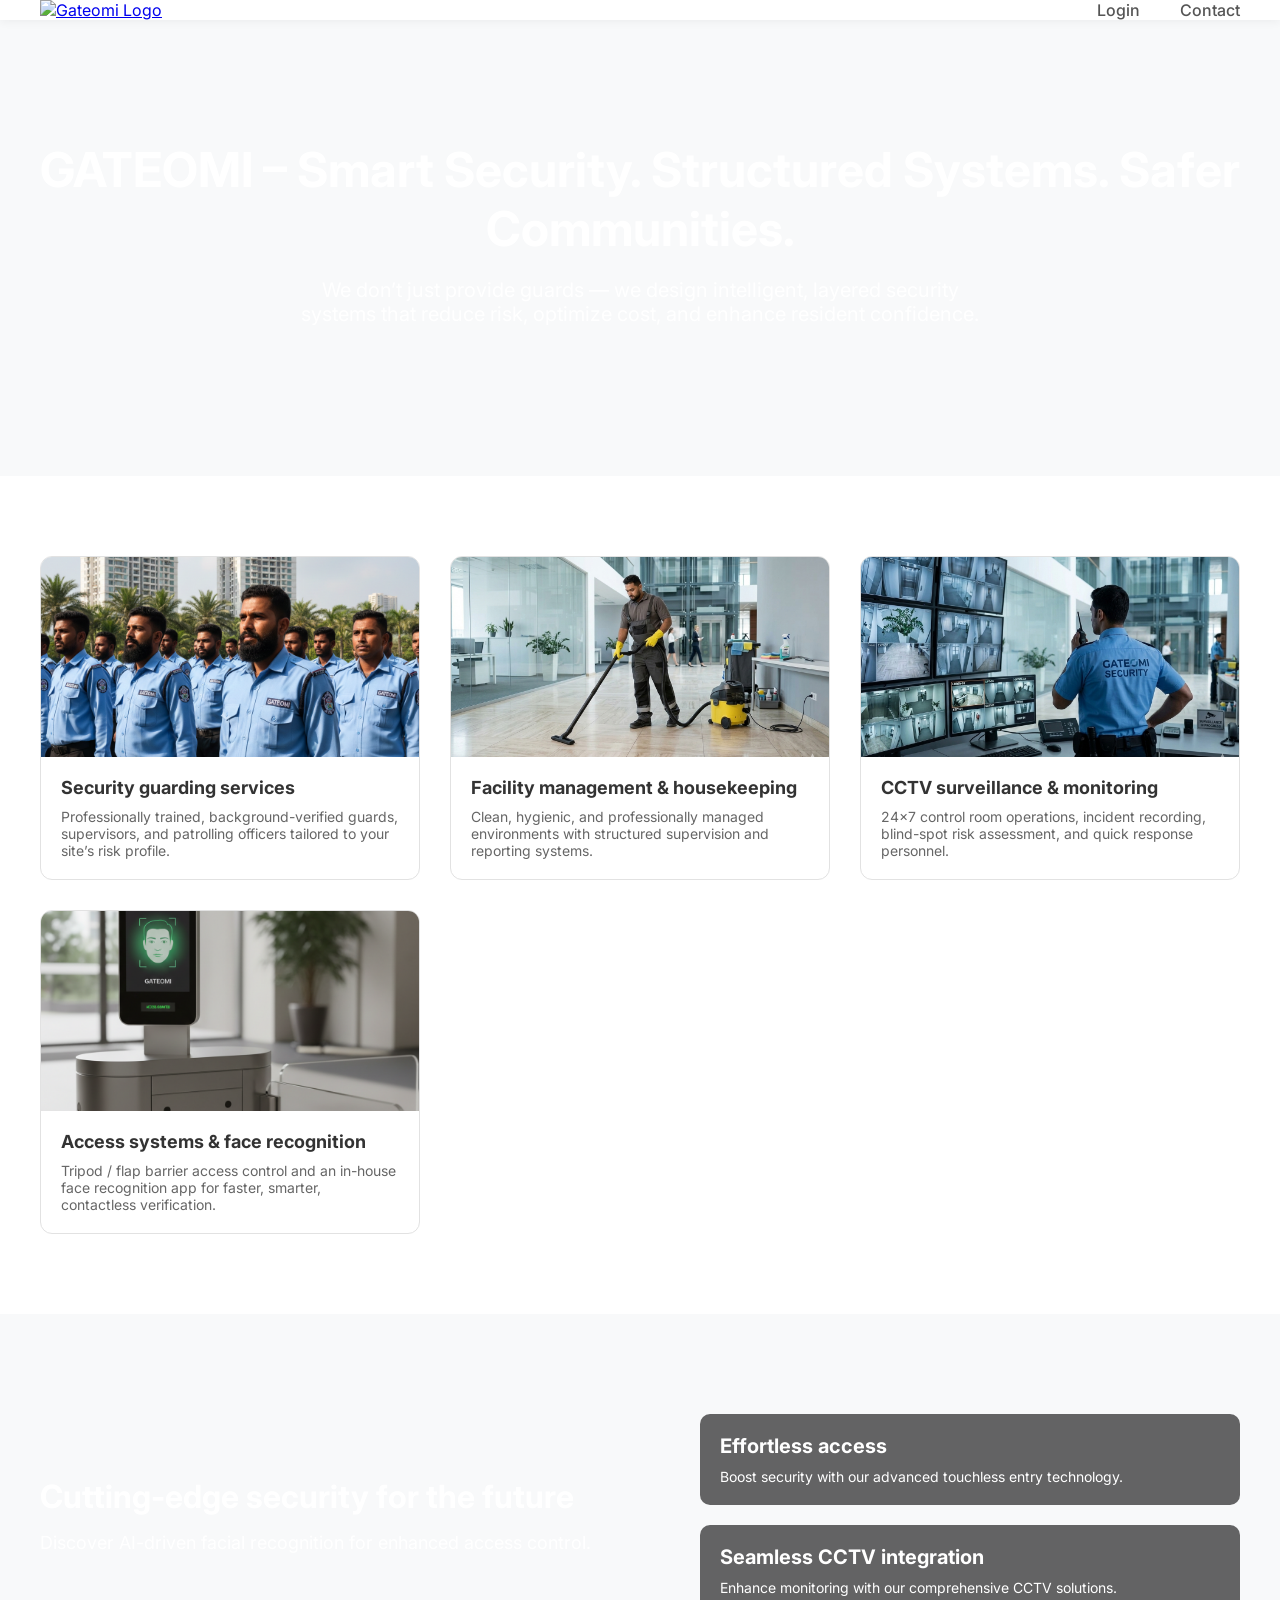
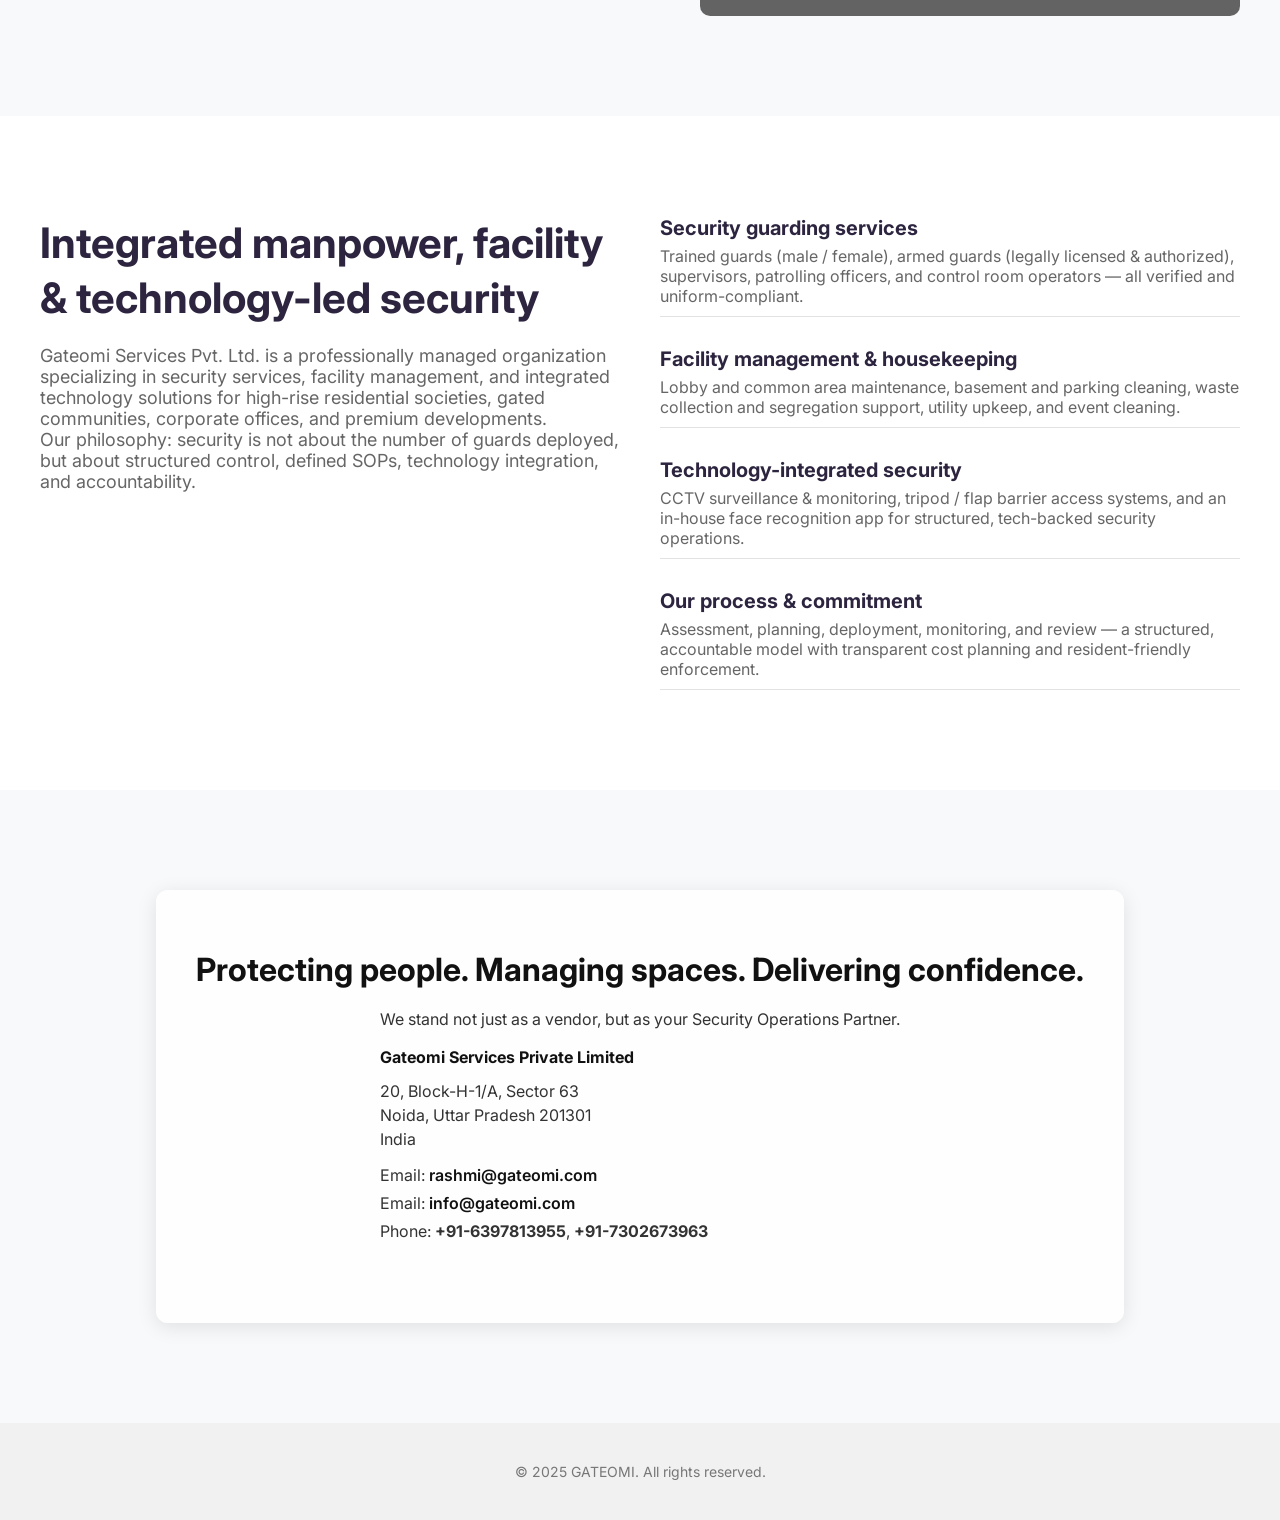
==== commit 034a1330: "updated" ====
--- a/index.html
+++ b/index.html
@@ -238,7 +238,7 @@
       </div>
     </div>
     <div class="feature">
-      <img src="assets/Housekeeping.png" alt="Facility management and housekeeping"  title="Professional facility management and housekeeping">
+      <img src="assets/housekeeping.png" alt="Facility management and housekeeping"  title="Professional facility management and housekeeping">
       <div class="feature-content">
         <h3>Facility management & housekeeping</h3>
         <p>Clean, hygienic, and professionally managed environments with structured supervision and reporting systems.</p>
